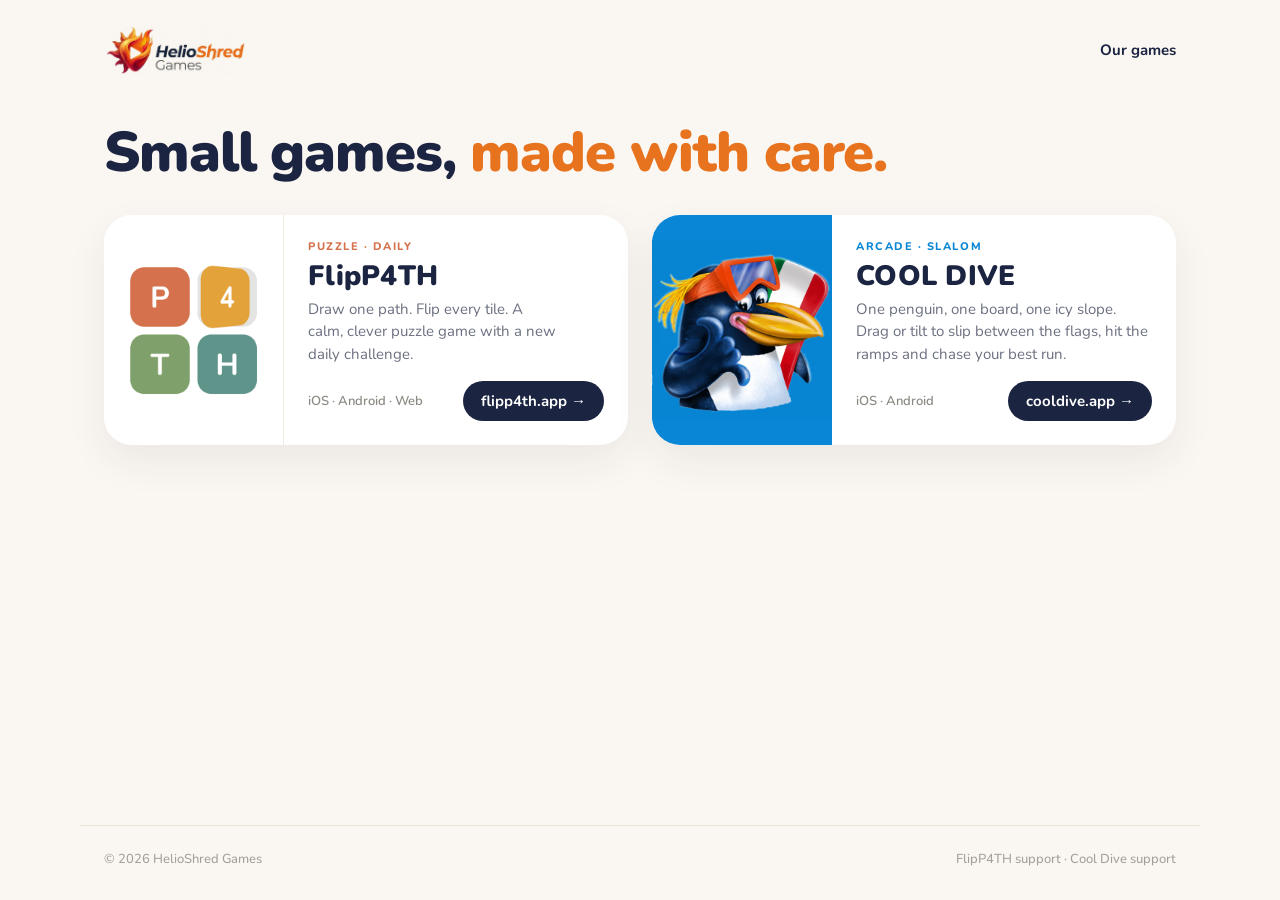
==== index.html @ 03307789 "Initial site Co-Authored-By: Claude Opus 5.5 <noreply@anthropic.com>" ====
<!DOCTYPE html>
<html lang="en">
<head>
  <meta charset="utf-8">
  <meta name="viewport" content="width=device-width, initial-scale=1">
  <title>HelioShred Games</title>
  <meta name="description" content="HelioShred Games makes small mobile games with care: FlipP4TH, a calm daily puzzle, and Cool Dive, a frosty penguin slalom.">
  <link rel="icon" type="image/svg+xml" href="favicon.svg">

  <meta property="og:title" content="HelioShred Games">
  <meta property="og:description" content="Small games, made with care.">
  <meta property="og:type" content="website">
  <meta property="og:url" content="https://helioshred.com/">

  <link rel="preconnect" href="https://fonts.googleapis.com">
  <link rel="preconnect" href="https://fonts.gstatic.com" crossorigin>
  <link href="https://fonts.googleapis.com/css2?family=Nunito:wght@400;500;600;700;800;900&display=swap" rel="stylesheet">

  <style>
    * { box-sizing: border-box; }
    body {
      margin: 0;
      background: #faf7f2;
      color: #1b2440;
      font-family: 'Nunito', -apple-system, BlinkMacSystemFont, 'Segoe UI', Roboto, sans-serif;
      -webkit-font-smoothing: antialiased;
      min-height: 100vh;
      display: flex;
      flex-direction: column;
    }
    a { color: #e8731f; text-decoration: none; }
    a:hover { color: #c95c10; }

    .wrap { width: 100%; max-width: 1120px; margin: 0 auto; padding-left: 24px; padding-right: 24px; }

    header { padding-top: 24px; padding-bottom: 24px; display: flex; align-items: center; justify-content: space-between; gap: 16px; }
    header img { height: 52px; width: auto; display: block; mix-blend-mode: multiply; }
    header a { font: 700 15px 'Nunito', sans-serif; color: #1b2440; }
    header a:hover { color: #e8731f; }

    .hero { padding-top: 24px; padding-bottom: 32px; }
    h1 { margin: 0; font: 900 clamp(32px, 5vw, 56px)/1.05 'Nunito', sans-serif; letter-spacing: -.02em; max-width: 820px; text-wrap: balance; }
    h1 span { color: #e8731f; }

    .games {
      padding-bottom: 56px; flex: 1;
      display: grid; grid-template-columns: repeat(auto-fit, minmax(min(100%, 480px), 1fr)); gap: 24px; align-content: start;
    }
    .game {
      background: #fff; border-radius: 28px; overflow: hidden;
      display: grid; grid-template-columns: minmax(0, 180px) minmax(0, 1fr);
      box-shadow: 0 16px 40px rgba(36,31,24,.07);
    }
    .game .art { display: flex; align-items: center; justify-content: center; overflow: hidden; }
    .game .art img { width: 100%; height: auto; display: block; }
    .game .body { padding: 24px; display: flex; flex-direction: column; gap: 8px; }
    .game .tag { font: 800 11px 'Nunito', sans-serif; letter-spacing: .14em; }
    .game .name { font: 900 28px/1 'Nunito', sans-serif; letter-spacing: .01em; }
    .game p { margin: 0; font: 400 15px/1.5 'Nunito', sans-serif; color: #6b7080; text-wrap: pretty; }
    .game .foot { margin-top: auto; padding-top: 8px; display: flex; align-items: center; justify-content: space-between; gap: 16px; flex-wrap: wrap; }
    .game .platforms { font: 600 13px 'Nunito', sans-serif; color: #8d8a84; }
    .game .cta { padding: 10px 18px; border-radius: 999px; background: #1b2440; color: #fff; font: 700 15px 'Nunito', sans-serif; transition: background .15s; }
    .game .cta:hover { color: #fff; background: var(--accent); }

    .flipp4th { --accent: #D5714C; }
    .flipp4th .art { background: #fff; border-right: 1px solid #f0ebe3; }
    .cooldive { --accent: #0a86d6; }
    .cooldive .art { background: #0a86d6; }
    .game .tag { color: var(--accent); }

    footer {
      padding-top: 24px; padding-bottom: 32px; border-top: 1px solid #e9e3d8;
      display: flex; justify-content: space-between; gap: 16px; flex-wrap: wrap;
      font: 500 13px 'Nunito', sans-serif; color: #a3a09a;
    }
    footer a { color: #a3a09a; }
    footer a:hover { color: #1b2440; }

    @media (max-width: 520px) {
      .wrap { padding-left: 16px; padding-right: 16px; }
      header img { height: 42px; }
      .game { grid-template-columns: 1fr; }
      .game .art { max-height: 220px; }
      .flipp4th .art { border-right: none; border-bottom: 1px solid #f0ebe3; }
      .game .art img { width: 220px; }
    }
  </style>
</head>
<body>

  <header class="wrap">
    <img src="img/helioshred-logo.png" alt="HelioShred Games">
    <a href="#games">Our games</a>
  </header>

  <section class="wrap hero">
    <h1>Small games, <span>made with care.</span></h1>
  </section>

  <section id="games" class="wrap games">

    <article class="game flipp4th">
      <div class="art"><img src="img/flipp4th-icon.png" alt="FlipP4TH"></div>
      <div class="body">
        <div class="tag">PUZZLE · DAILY</div>
        <div class="name">FlipP4TH</div>
        <p>Draw one path. Flip every tile. A calm, clever puzzle game with a new daily challenge.</p>
        <div class="foot">
          <span class="platforms">iOS · Android · Web</span>
          <a class="cta" href="https://flipp4th.app">flipp4th.app →</a>
        </div>
      </div>
    </article>

    <article class="game cooldive">
      <div class="art"><img src="img/cooldive-icon.jpg" alt="Cool Dive"></div>
      <div class="body">
        <div class="tag">ARCADE · SLALOM</div>
        <div class="name">COOL DIVE</div>
        <p>One penguin, one board, one icy slope. Drag or tilt to slip between the flags, hit the ramps and chase your best run.</p>
        <div class="foot">
          <span class="platforms">iOS · Android</span>
          <a class="cta" href="https://cooldive.app">cooldive.app →</a>
        </div>
      </div>
    </article>

  </section>

  <footer class="wrap">
    <span>© 2026 HelioShred Games</span>
    <span><a href="mailto:support@flipp4th.app">FlipP4TH support</a> · <a href="mailto:support@cooldive.app">Cool Dive support</a></span>
  </footer>

</body>
</html>
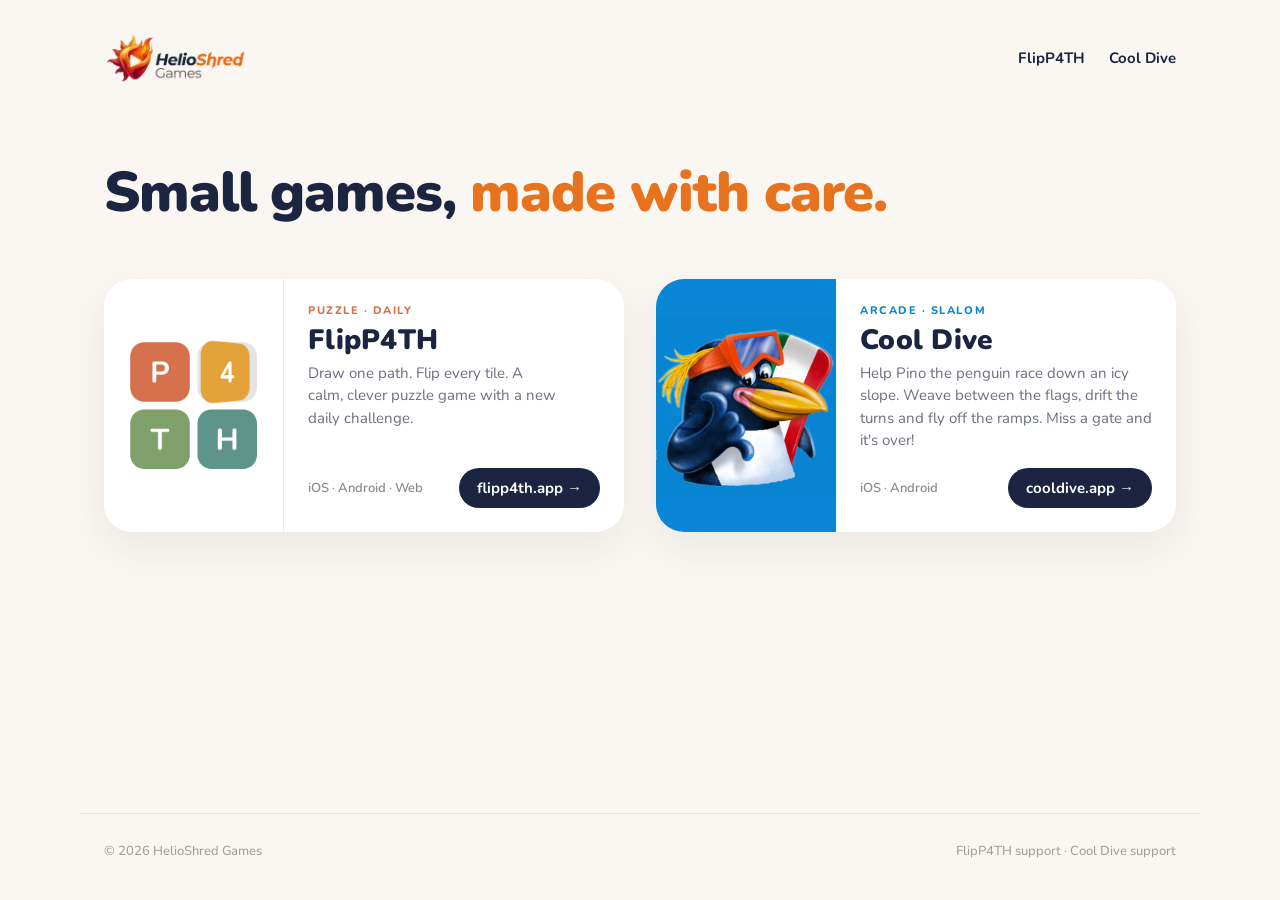
==== commit 704bbef0: "mvp" ====
--- a/index.html
+++ b/index.html
@@ -5,7 +5,8 @@
   <meta name="viewport" content="width=device-width, initial-scale=1">
   <title>HelioShred Games</title>
   <meta name="description" content="HelioShred Games makes small mobile games with care: FlipP4TH, a calm daily puzzle, and Cool Dive, a frosty penguin slalom.">
-  <link rel="icon" type="image/svg+xml" href="favicon.svg">
+  <link rel="icon" type="image/png" href="favicon.png">
+  <link rel="apple-touch-icon" href="apple-touch-icon.png">
 
   <meta property="og:title" content="HelioShred Games">
   <meta property="og:description" content="Small games, made with care.">
@@ -33,18 +34,19 @@
 
     .wrap { width: 100%; max-width: 1120px; margin: 0 auto; padding-left: 24px; padding-right: 24px; }
 
-    header { padding-top: 24px; padding-bottom: 24px; display: flex; align-items: center; justify-content: space-between; gap: 16px; }
+    header { padding-top: 32px; padding-bottom: 32px; display: flex; align-items: center; justify-content: space-between; gap: 16px; }
     header img { height: 52px; width: auto; display: block; mix-blend-mode: multiply; }
+    header nav { display: flex; gap: 24px; }
     header a { font: 700 15px 'Nunito', sans-serif; color: #1b2440; }
     header a:hover { color: #e8731f; }
 
-    .hero { padding-top: 24px; padding-bottom: 32px; }
+    .hero { padding-top: 48px; padding-bottom: 56px; }
     h1 { margin: 0; font: 900 clamp(32px, 5vw, 56px)/1.05 'Nunito', sans-serif; letter-spacing: -.02em; max-width: 820px; text-wrap: balance; }
     h1 span { color: #e8731f; }
 
     .games {
-      padding-bottom: 56px; flex: 1;
-      display: grid; grid-template-columns: repeat(auto-fit, minmax(min(100%, 480px), 1fr)); gap: 24px; align-content: start;
+      padding-bottom: 96px; flex: 1;
+      display: grid; grid-template-columns: repeat(auto-fit, minmax(min(100%, 480px), 1fr)); gap: 32px; align-content: start;
     }
     .game {
       background: #fff; border-radius: 28px; overflow: hidden;
@@ -69,7 +71,7 @@
     .game .tag { color: var(--accent); }
 
     footer {
-      padding-top: 24px; padding-bottom: 32px; border-top: 1px solid #e9e3d8;
+      padding-top: 28px; padding-bottom: 40px; border-top: 1px solid #e9e3d8;
       display: flex; justify-content: space-between; gap: 16px; flex-wrap: wrap;
       font: 500 13px 'Nunito', sans-serif; color: #a3a09a;
     }
@@ -79,8 +81,11 @@
     @media (max-width: 520px) {
       .wrap { padding-left: 16px; padding-right: 16px; }
       header img { height: 42px; }
+      header nav { gap: 16px; }
       .game { grid-template-columns: 1fr; }
-      .game .art { max-height: 220px; }
+      .game .art { max-height: 240px; }
+      .hero { padding-top: 24px; padding-bottom: 36px; }
+      .games { gap: 24px; padding-bottom: 64px; }
       .flipp4th .art { border-right: none; border-bottom: 1px solid #f0ebe3; }
       .game .art img { width: 220px; }
     }
@@ -90,7 +95,10 @@
 
   <header class="wrap">
     <img src="img/helioshred-logo.png" alt="HelioShred Games">
-    <a href="#games">Our games</a>
+    <nav>
+      <a href="https://flipp4th.app">FlipP4TH</a>
+      <a href="https://cooldive.app">Cool Dive</a>
+    </nav>
   </header>
 
   <section class="wrap hero">
@@ -116,8 +124,8 @@
       <div class="art"><img src="img/cooldive-icon.jpg" alt="Cool Dive"></div>
       <div class="body">
         <div class="tag">ARCADE · SLALOM</div>
-        <div class="name">COOL DIVE</div>
-        <p>One penguin, one board, one icy slope. Drag or tilt to slip between the flags, hit the ramps and chase your best run.</p>
+        <div class="name">Cool Dive</div>
+        <p>Help Pino the penguin race down an icy slope. Weave between the flags, drift the turns and fly off the ramps. Miss a gate and it's over!</p>
         <div class="foot">
           <span class="platforms">iOS · Android</span>
           <a class="cta" href="https://cooldive.app">cooldive.app →</a>
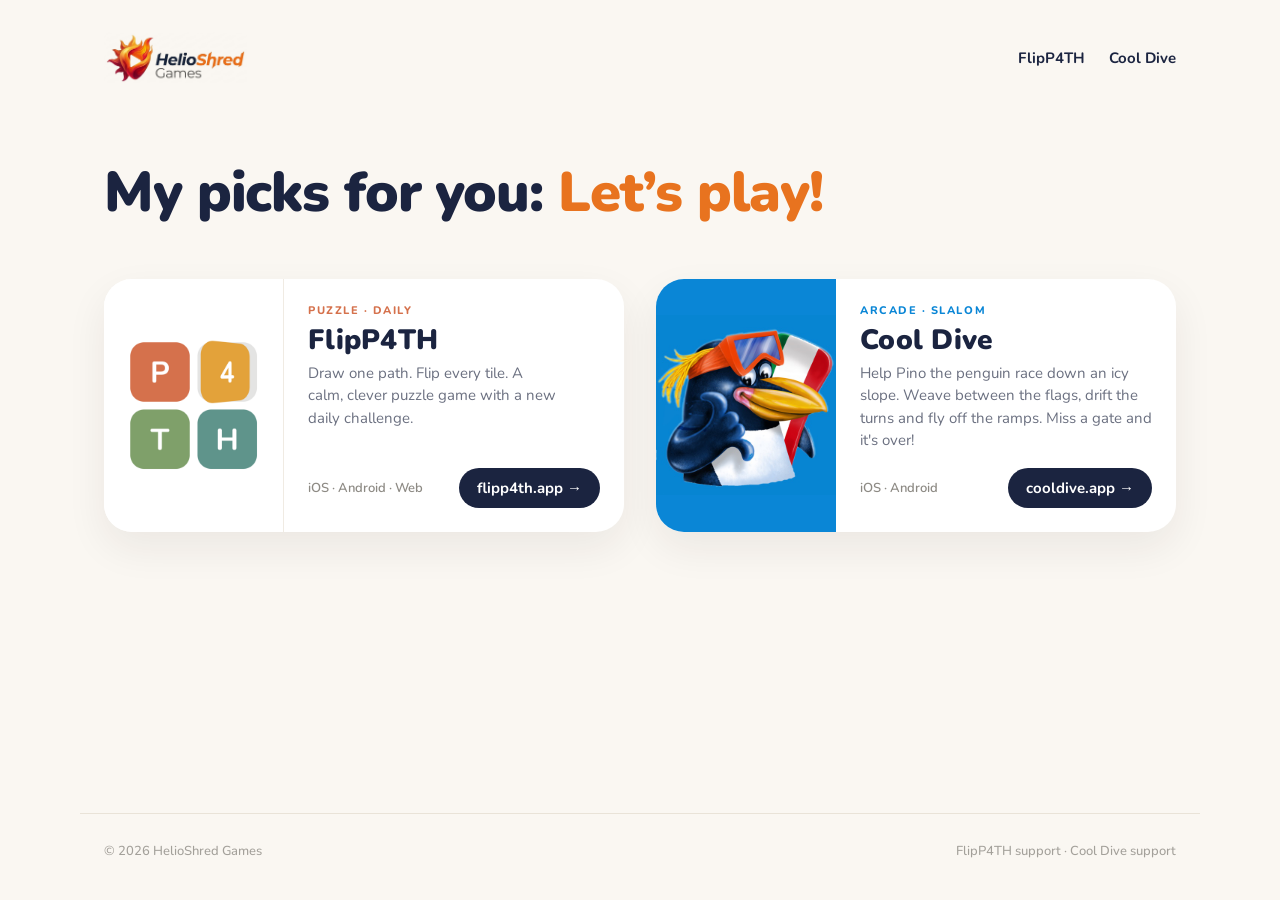
==== commit b5277a1b: "tweak" ====
--- a/index.html
+++ b/index.html
@@ -9,7 +9,7 @@
   <link rel="apple-touch-icon" href="apple-touch-icon.png">
 
   <meta property="og:title" content="HelioShred Games">
-  <meta property="og:description" content="Small games, made with care.">
+  <meta property="og:description" content="My picks for you: Let's play!">
   <meta property="og:type" content="website">
   <meta property="og:url" content="https://helioshred.com/">
 
@@ -42,7 +42,8 @@
 
     .hero { padding-top: 48px; padding-bottom: 56px; }
     h1 { margin: 0; font: 900 clamp(32px, 5vw, 56px)/1.05 'Nunito', sans-serif; letter-spacing: -.02em; max-width: 820px; text-wrap: balance; }
-    h1 span { color: #e8731f; }
+    h1 .accent { color: #e8731f; }
+    h1 span { white-space: nowrap; }
 
     .games {
       padding-bottom: 96px; flex: 1;
@@ -102,7 +103,7 @@
   </header>
 
   <section class="wrap hero">
-    <h1>Small games, <span>made with care.</span></h1>
+    <h1><span class="keep">My picks for you:</span> <span class="accent">Let&rsquo;s play!</span></h1>
   </section>
 
   <section id="games" class="wrap games">
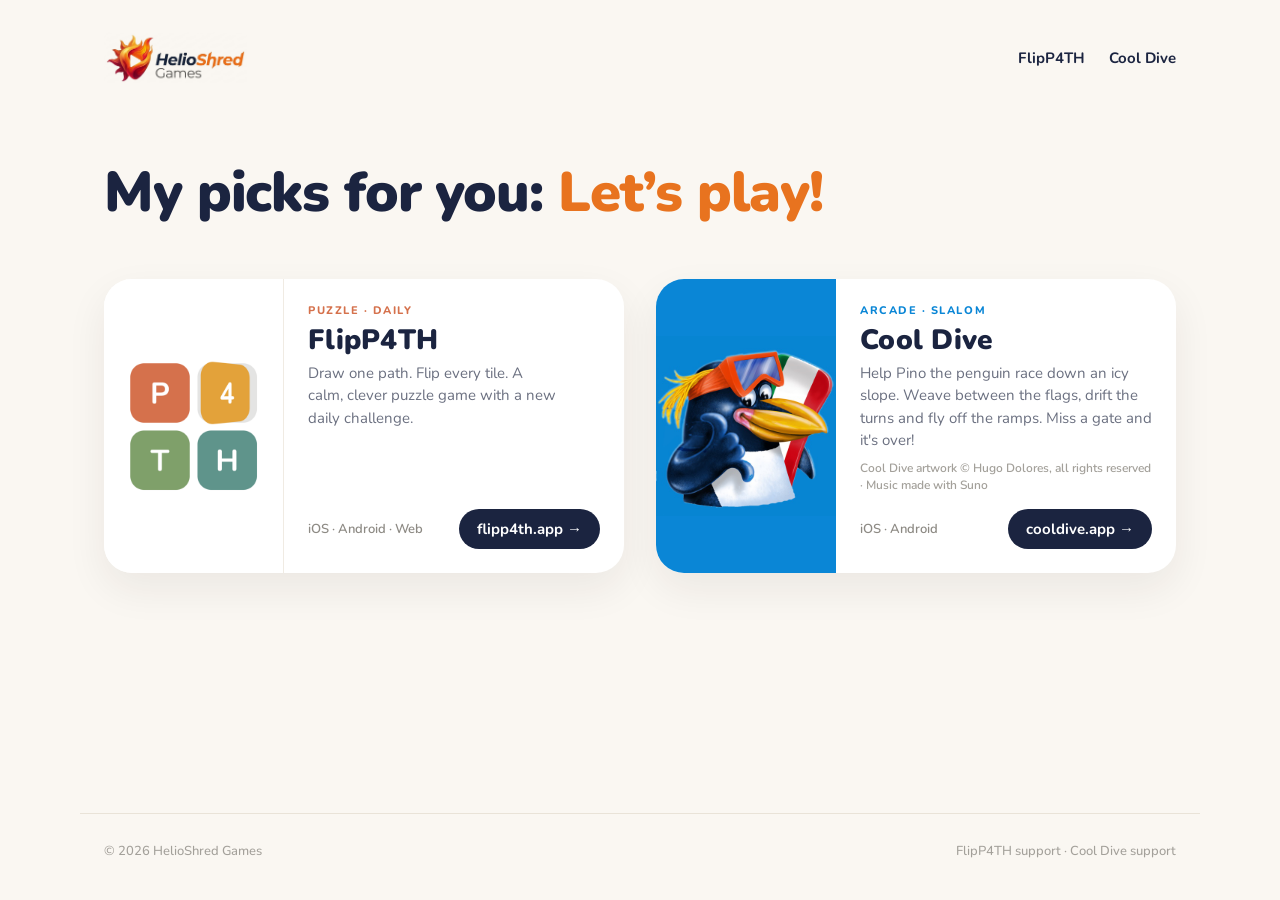
==== commit 47e2852c: "Update index.html" ====
--- a/index.html
+++ b/index.html
@@ -60,6 +60,7 @@
     .game .tag { font: 800 11px 'Nunito', sans-serif; letter-spacing: .14em; }
     .game .name { font: 900 28px/1 'Nunito', sans-serif; letter-spacing: .01em; }
     .game p { margin: 0; font: 400 15px/1.5 'Nunito', sans-serif; color: #6b7080; text-wrap: pretty; }
+    .game p.credit { font: 600 12px/1.4 'Nunito', sans-serif; color: #a3a09a; }
     .game .foot { margin-top: auto; padding-top: 8px; display: flex; align-items: center; justify-content: space-between; gap: 16px; flex-wrap: wrap; }
     .game .platforms { font: 600 13px 'Nunito', sans-serif; color: #8d8a84; }
     .game .cta { padding: 10px 18px; border-radius: 999px; background: #1b2440; color: #fff; font: 700 15px 'Nunito', sans-serif; transition: background .15s; }
@@ -127,6 +128,7 @@
         <div class="tag">ARCADE · SLALOM</div>
         <div class="name">Cool Dive</div>
         <p>Help Pino the penguin race down an icy slope. Weave between the flags, drift the turns and fly off the ramps. Miss a gate and it's over!</p>
+        <p class="credit">Cool Dive artwork © Hugo Dolores, all rights reserved · Music made with Suno</p>
         <div class="foot">
           <span class="platforms">iOS · Android</span>
           <a class="cta" href="https://cooldive.app">cooldive.app →</a>
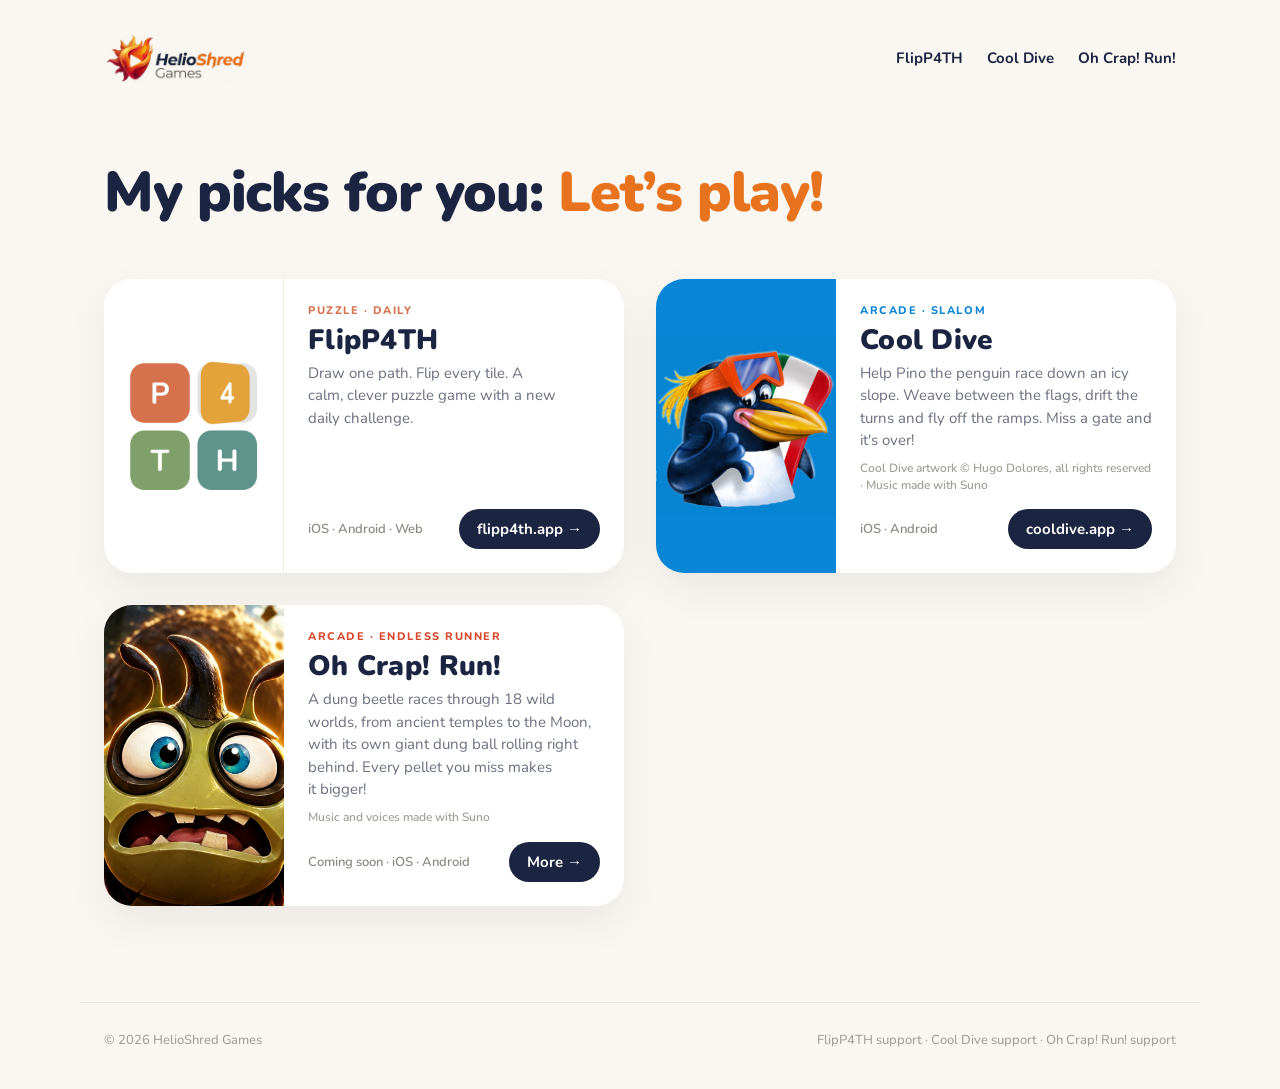
==== commit fbb1d938: "Add Oh Crap! Run! to the games list, nav and footer Co-Authored-By: Claude Opus 5.5 <noreply@anthrop" ====
--- a/index.html
+++ b/index.html
@@ -70,6 +70,9 @@
     .flipp4th .art { background: #fff; border-right: 1px solid #f0ebe3; }
     .cooldive { --accent: #0a86d6; }
     .cooldive .art { background: #0a86d6; }
+    .ohcrap { --accent: #d9472b; }
+    .ohcrap .art { background: #3a2416; }
+    .ohcrap .art { padding: 0; } .ohcrap .art img { width: 100%; height: 100%; object-fit: cover; border-radius: 0; }
     .game .tag { color: var(--accent); }
 
     footer {
@@ -100,6 +103,7 @@
     <nav>
       <a href="https://flipp4th.app">FlipP4TH</a>
       <a href="https://cooldive.app">Cool Dive</a>
+      <a href="/ohcrap/">Oh Crap! Run!</a>
     </nav>
   </header>
 
@@ -136,11 +140,25 @@
       </div>
     </article>
 
+    <article class="game ohcrap">
+      <div class="art"><img src="img/ohcrap-icon.png" alt="Oh Crap! Run!"></div>
+      <div class="body">
+        <div class="tag">ARCADE · ENDLESS RUNNER</div>
+        <div class="name">Oh Crap! Run!</div>
+        <p>A dung beetle races through 18 wild worlds, from ancient temples to the Moon, with its own giant dung ball rolling right behind. Every pellet you miss makes it bigger!</p>
+        <p class="credit">Music and voices made with Suno</p>
+        <div class="foot">
+          <span class="platforms">Coming soon · iOS · Android</span>
+          <a class="cta" href="/ohcrap/">More →</a>
+        </div>
+      </div>
+    </article>
+
   </section>
 
   <footer class="wrap">
     <span>© 2026 HelioShred Games</span>
-    <span><a href="mailto:support@flipp4th.app">FlipP4TH support</a> · <a href="mailto:support@cooldive.app">Cool Dive support</a></span>
+    <span><a href="mailto:support@flipp4th.app">FlipP4TH support</a> · <a href="mailto:support@cooldive.app">Cool Dive support</a> · <a href="mailto:support@helioshred.com">Oh Crap! Run! support</a></span>
   </footer>
 
 </body>
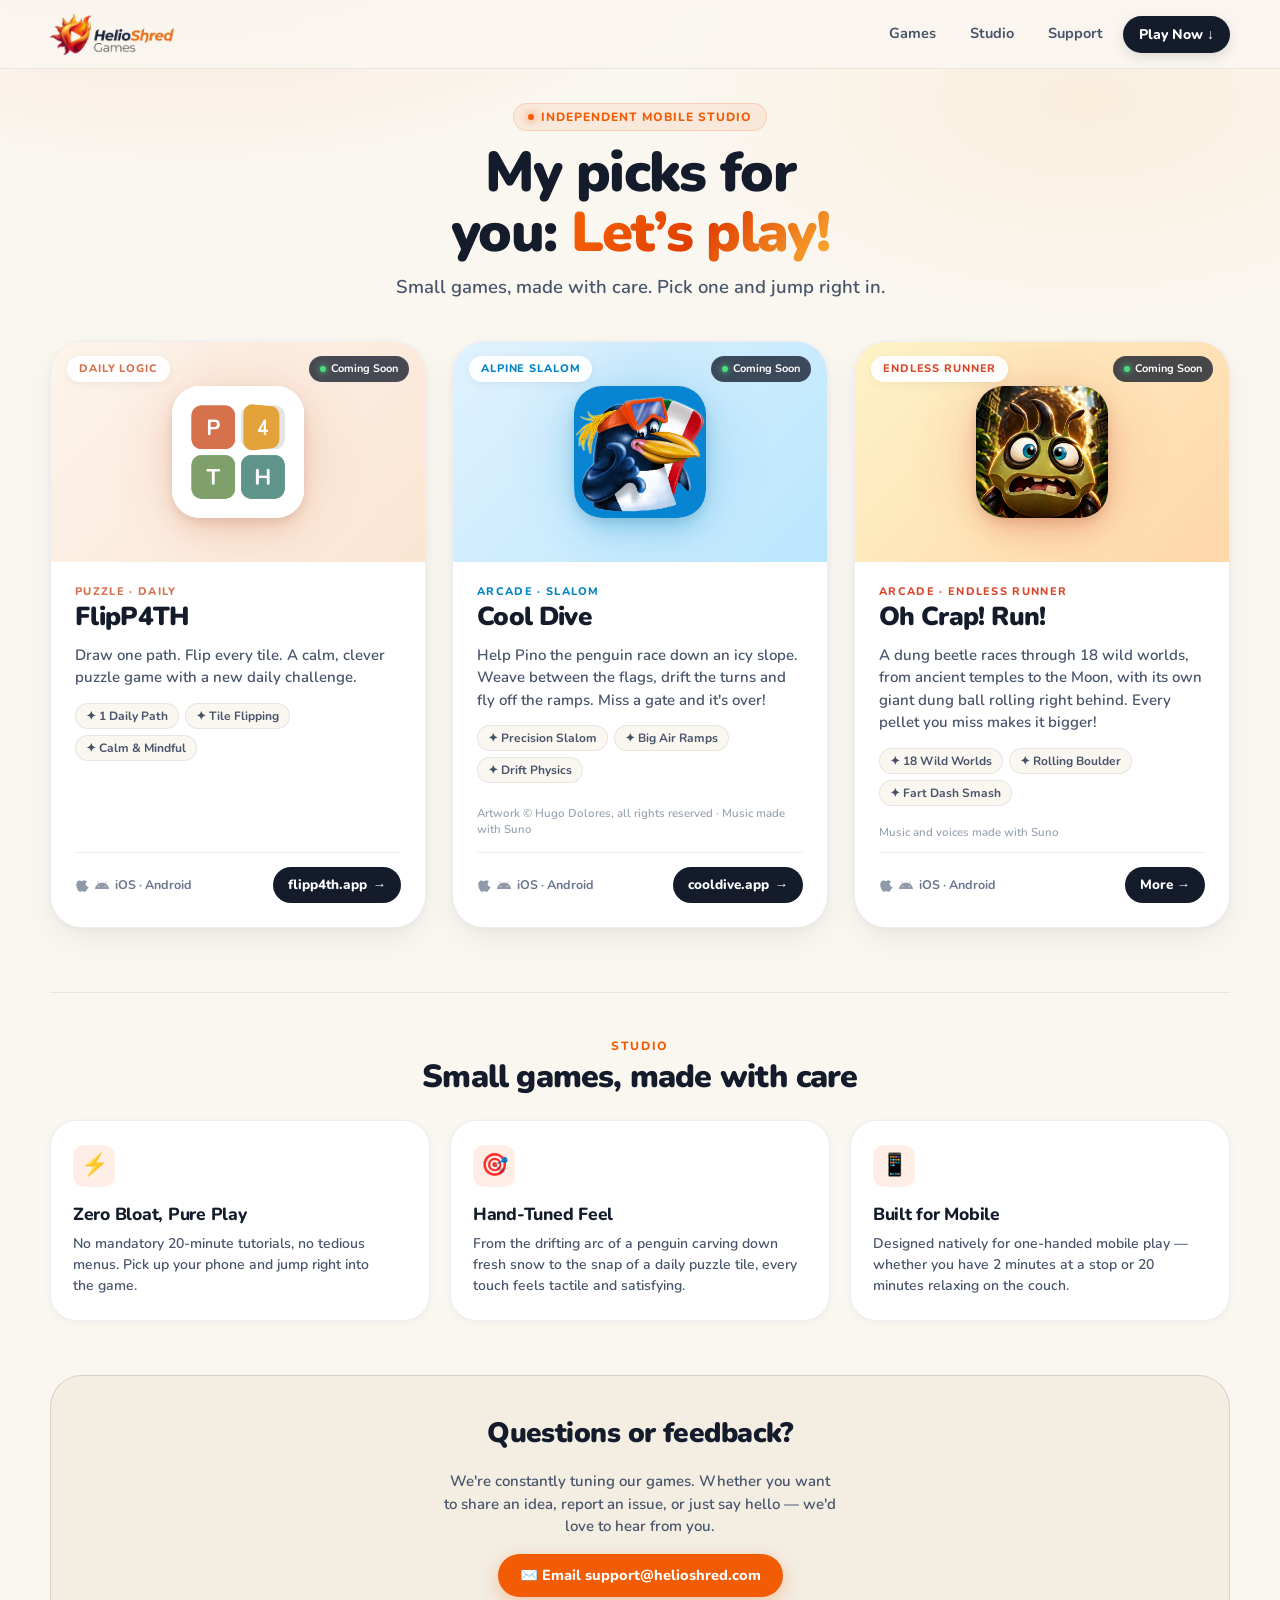
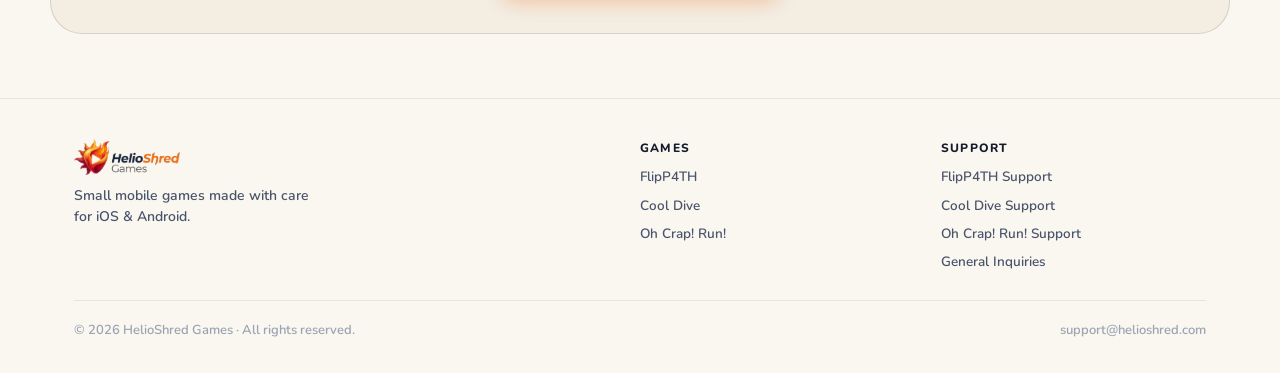
==== commit 483d581d: "site revamp" ====
--- a/index.html
+++ b/index.html
@@ -3,162 +3,1037 @@
 <head>
   <meta charset="utf-8">
   <meta name="viewport" content="width=device-width, initial-scale=1">
-  <title>HelioShred Games</title>
-  <meta name="description" content="HelioShred Games makes small mobile games with care: FlipP4TH, a calm daily puzzle, and Cool Dive, a frosty penguin slalom.">
+  <title>HelioShred Games · Handcrafted Mobile Games</title>
+  <meta name="description" content="HelioShred Games crafts small, vibrant mobile games made for pure play: FlipP4TH (mindful daily puzzle), Cool Dive (frosty penguin slalom), and Oh Crap! Run! (chaotic endless runner).">
   <link rel="icon" type="image/png" href="favicon.png">
   <link rel="apple-touch-icon" href="apple-touch-icon.png">
 
-  <meta property="og:title" content="HelioShred Games">
-  <meta property="og:description" content="My picks for you: Let's play!">
+  <!-- Open Graph -->
+  <meta property="og:title" content="HelioShred Games · Handcrafted Mobile Games">
+  <meta property="og:description" content="Small games with big heart. Made for pure play: FlipP4TH, Cool Dive, and Oh Crap! Run!">
   <meta property="og:type" content="website">
   <meta property="og:url" content="https://helioshred.com/">
-
+  <meta property="og:image" content="https://helioshred.com/apple-touch-icon.png">
+
+  <!-- Fonts -->
   <link rel="preconnect" href="https://fonts.googleapis.com">
   <link rel="preconnect" href="https://fonts.gstatic.com" crossorigin>
   <link href="https://fonts.googleapis.com/css2?family=Nunito:wght@400;500;600;700;800;900&display=swap" rel="stylesheet">
 
   <style>
-    * { box-sizing: border-box; }
+    :root {
+      --cream: #faf6f0;
+      --cream-alt: #f3ede2;
+      --cream-card: #ffffff;
+      --ink: #141c2c;
+      --ink-secondary: #48546a;
+      --ink-muted: #6b778d;
+      --ink-faint: #9aa4b2;
+      --line: rgba(28, 36, 56, 0.08);
+      --line-strong: rgba(28, 36, 56, 0.14);
+
+      /* Helio Brand Colors */
+      --brand-orange: #f25c05;
+      --brand-flame: #ff7824;
+      --brand-amber: #fbb034;
+      --brand-navy: #182236;
+
+      /* Game Accent Themes */
+      --flipp4th-color: #d5714c;
+      --flipp4th-glow: rgba(213, 113, 76, 0.26);
+      --flipp4th-bg: linear-gradient(135deg, #fdf4eb 0%, #fae5d3 100%);
+
+      --cooldive-color: #0284c7;
+      --cooldive-glow: rgba(2, 132, 199, 0.28);
+      --cooldive-bg: linear-gradient(135deg, #e0f2fe 0%, #bae6fd 100%);
+
+      --ohcrap-color: #d9472b;
+      --ohcrap-glow: rgba(217, 71, 43, 0.28);
+      --ohcrap-bg: linear-gradient(135deg, #fef3c7 0%, #fed7aa 100%);
+
+      --shadow-sm: 0 2px 8px rgba(20, 28, 44, 0.04);
+      --shadow-md: 0 12px 32px -4px rgba(20, 28, 44, 0.07), 0 2px 6px rgba(20, 28, 44, 0.03);
+      --shadow-hover: 0 26px 56px -10px rgba(20, 28, 44, 0.15), 0 6px 16px rgba(20, 28, 44, 0.06);
+
+      --radius-sm: 10px;
+      --radius-md: 18px;
+      --radius-lg: 26px;
+      --radius-xl: 32px;
+    }
+
+    *, *::before, *::after {
+      box-sizing: border-box;
+      margin: 0;
+      padding: 0;
+    }
+
+    html {
+      scroll-behavior: smooth;
+    }
+
     body {
-      margin: 0;
-      background: #faf7f2;
-      color: #1b2440;
+      min-height: 100vh;
+      display: flex;
+      flex-direction: column;
+      align-items: center;
+      width: 100%;
+      background-color: var(--cream);
+      background-image:
+        radial-gradient(900px 450px at 15% -5%, rgba(242, 92, 5, 0.12), transparent 60%),
+        radial-gradient(750px 400px at 85% 5%, rgba(251, 176, 52, 0.10), transparent 55%);
+      color: var(--ink);
       font-family: 'Nunito', -apple-system, BlinkMacSystemFont, 'Segoe UI', Roboto, sans-serif;
       -webkit-font-smoothing: antialiased;
-      min-height: 100vh;
+      line-height: 1.5;
+      overflow-x: hidden;
+    }
+
+    a {
+      color: inherit;
+      text-decoration: none;
+    }
+
+    :focus-visible {
+      outline: 3px solid var(--brand-orange);
+      outline-offset: 3px;
+      border-radius: 8px;
+    }
+
+    .wrap {
+      width: 100%;
+      max-width: 1180px;
+      margin: 0 auto;
+      padding-left: 24px;
+      padding-right: 24px;
+    }
+
+    /* ==========================================================================
+       HEADER & NAVIGATION
+       ========================================================================== */
+    header {
+      width: 100%;
+      position: sticky;
+      top: 0;
+      z-index: 50;
+      background: rgba(250, 246, 240, 0.90);
+      backdrop-filter: blur(16px);
+      -webkit-backdrop-filter: blur(16px);
+      border-bottom: 1px solid var(--line);
+    }
+
+    main {
+      width: 100%;
+      flex: 1;
       display: flex;
       flex-direction: column;
-    }
-    a { color: #e8731f; text-decoration: none; }
-    a:hover { color: #c95c10; }
-
-    .wrap { width: 100%; max-width: 1120px; margin: 0 auto; padding-left: 24px; padding-right: 24px; }
-
-    header { padding-top: 32px; padding-bottom: 32px; display: flex; align-items: center; justify-content: space-between; gap: 16px; }
-    header img { height: 52px; width: auto; display: block; mix-blend-mode: multiply; }
-    header nav { display: flex; gap: 24px; }
-    header a { font: 700 15px 'Nunito', sans-serif; color: #1b2440; }
-    header a:hover { color: #e8731f; }
-
-    .hero { padding-top: 48px; padding-bottom: 56px; }
-    h1 { margin: 0; font: 900 clamp(32px, 5vw, 56px)/1.05 'Nunito', sans-serif; letter-spacing: -.02em; max-width: 820px; text-wrap: balance; }
-    h1 .accent { color: #e8731f; }
-    h1 span { white-space: nowrap; }
-
-    .games {
-      padding-bottom: 96px; flex: 1;
-      display: grid; grid-template-columns: repeat(auto-fit, minmax(min(100%, 480px), 1fr)); gap: 32px; align-content: start;
-    }
-    .game {
-      background: #fff; border-radius: 28px; overflow: hidden;
-      display: grid; grid-template-columns: minmax(0, 180px) minmax(0, 1fr);
-      box-shadow: 0 16px 40px rgba(36,31,24,.07);
-    }
-    .game .art { display: flex; align-items: center; justify-content: center; overflow: hidden; }
-    .game .art img { width: 100%; height: auto; display: block; }
-    .game .body { padding: 24px; display: flex; flex-direction: column; gap: 8px; }
-    .game .tag { font: 800 11px 'Nunito', sans-serif; letter-spacing: .14em; }
-    .game .name { font: 900 28px/1 'Nunito', sans-serif; letter-spacing: .01em; }
-    .game p { margin: 0; font: 400 15px/1.5 'Nunito', sans-serif; color: #6b7080; text-wrap: pretty; }
-    .game p.credit { font: 600 12px/1.4 'Nunito', sans-serif; color: #a3a09a; }
-    .game .foot { margin-top: auto; padding-top: 8px; display: flex; align-items: center; justify-content: space-between; gap: 16px; flex-wrap: wrap; }
-    .game .platforms { font: 600 13px 'Nunito', sans-serif; color: #8d8a84; }
-    .game .cta { padding: 10px 18px; border-radius: 999px; background: #1b2440; color: #fff; font: 700 15px 'Nunito', sans-serif; transition: background .15s; }
-    .game .cta:hover { color: #fff; background: var(--accent); }
-
-    .flipp4th { --accent: #D5714C; }
-    .flipp4th .art { background: #fff; border-right: 1px solid #f0ebe3; }
-    .cooldive { --accent: #0a86d6; }
-    .cooldive .art { background: #0a86d6; }
-    .ohcrap { --accent: #d9472b; }
-    .ohcrap .art { background: #3a2416; }
-    .ohcrap .art { padding: 0; } .ohcrap .art img { width: 100%; height: 100%; object-fit: cover; border-radius: 0; }
-    .game .tag { color: var(--accent); }
-
+      align-items: center;
+    }
+
+    .nav-bar {
+      display: flex;
+      align-items: center;
+      justify-content: space-between;
+      gap: 18px;
+      min-height: 68px;
+      padding: 8px 0;
+    }
+
+    .brand {
+      display: flex;
+      align-items: center;
+      gap: 10px;
+      text-decoration: none;
+      transition: transform 0.2s cubic-bezier(0.34, 1.56, 0.64, 1);
+    }
+    .brand:hover {
+      transform: scale(1.02);
+    }
+    .brand img {
+      height: 42px;
+      width: auto;
+      display: block;
+    }
+
+    nav {
+      display: flex;
+      align-items: center;
+      gap: 6px;
+    }
+
+    .nav-link {
+      font-size: 14.5px;
+      font-weight: 700;
+      color: var(--ink-secondary);
+      padding: 7px 14px;
+      border-radius: 999px;
+      transition: color 0.18s ease, background 0.18s ease;
+    }
+    .nav-link:hover {
+      color: var(--brand-orange);
+      background: rgba(242, 92, 5, 0.06);
+    }
+
+    .nav-cta {
+      display: inline-flex;
+      align-items: center;
+      gap: 6px;
+      font-size: 14px;
+      font-weight: 800;
+      color: #fff;
+      background: var(--ink);
+      padding: 8px 16px;
+      border-radius: 999px;
+      box-shadow: 0 4px 12px rgba(20, 28, 44, 0.12);
+      transition: all 0.2s cubic-bezier(0.34, 1.56, 0.64, 1);
+    }
+    .nav-cta:hover {
+      background: var(--brand-orange);
+      box-shadow: 0 6px 18px rgba(242, 92, 5, 0.3);
+      transform: translateY(-1px);
+    }
+
+    /* ==========================================================================
+       HERO SECTION (COMPACT & PUNCHY)
+       ========================================================================== */
+    .hero {
+      padding: 34px 0 24px;
+      text-align: center;
+      position: relative;
+    }
+
+    .hero-eyebrow {
+      display: inline-flex;
+      align-items: center;
+      gap: 7px;
+      padding: 4px 14px;
+      border-radius: 999px;
+      background: rgba(242, 92, 5, 0.08);
+      border: 1px solid rgba(242, 92, 5, 0.18);
+      font-size: 12px;
+      font-weight: 800;
+      letter-spacing: 0.08em;
+      text-transform: uppercase;
+      color: var(--brand-orange);
+      margin-bottom: 12px;
+    }
+    .hero-eyebrow .spark {
+      display: inline-block;
+      width: 6px;
+      height: 6px;
+      border-radius: 50%;
+      background: var(--brand-orange);
+      box-shadow: 0 0 8px var(--brand-orange);
+    }
+
+    h1.hero-title {
+      font-size: clamp(34px, 4.8vw, 56px);
+      font-weight: 900;
+      line-height: 1.08;
+      letter-spacing: -0.03em;
+      margin: 0 auto;
+      max-width: 20ch;
+      text-wrap: balance;
+    }
+
+    .hero-gradient {
+      background: linear-gradient(135deg, var(--brand-orange) 15%, #e03e00 50%, var(--brand-amber) 100%);
+      -webkit-background-clip: text;
+      -webkit-text-fill-color: transparent;
+      display: inline-block;
+    }
+
+    .hero-lede {
+      margin: 10px auto 0;
+      max-width: 48ch;
+      font-size: clamp(16px, 1.8vw, 18.5px);
+      font-weight: 600;
+      line-height: 1.45;
+      color: var(--ink-secondary);
+      text-wrap: pretty;
+    }
+
+    /* ==========================================================================
+       GAMES SHOWCASE SECTION
+       ========================================================================== */
+    .games-section {
+      padding: 16px 0 64px;
+    }
+
+    .games-grid {
+      display: grid;
+      grid-template-columns: repeat(3, minmax(0, 1fr));
+      gap: 26px;
+      align-items: stretch;
+    }
+
+    /* Individual Game Card */
+    .game-card {
+      display: flex;
+      flex-direction: column;
+      background: var(--cream-card);
+      border-radius: var(--radius-xl);
+      overflow: hidden;
+      border: 1px solid var(--line);
+      box-shadow: var(--shadow-md);
+      transition: transform 0.28s cubic-bezier(0.34, 1.56, 0.64, 1),
+                  box-shadow 0.28s cubic-bezier(0.34, 1.56, 0.64, 1),
+                  border-color 0.2s ease;
+      position: relative;
+      text-decoration: none;
+      color: var(--ink);
+    }
+
+    .game-card:hover {
+      transform: translateY(-8px);
+      box-shadow: var(--shadow-hover), 0 0 0 1px var(--card-border-active, rgba(242, 92, 5, 0.2));
+    }
+
+    /* Card Art Stage */
+    .card-stage {
+      position: relative;
+      height: 220px;
+      display: flex;
+      align-items: center;
+      justify-content: center;
+      overflow: hidden;
+      background: var(--card-bg, #eee);
+    }
+
+    /* Ambient bloom behind the icon */
+    .card-stage-bloom {
+      position: absolute;
+      width: 140px;
+      height: 140px;
+      border-radius: 50%;
+      background: var(--card-glow, rgba(0, 0, 0, 0.1));
+      filter: blur(34px);
+      opacity: 0.8;
+      transition: transform 0.3s ease, opacity 0.3s ease;
+      pointer-events: none;
+    }
+    .game-card:hover .card-stage-bloom {
+      transform: scale(1.3);
+      opacity: 1;
+    }
+
+    /* Floating Squircle Icon */
+    .icon-wrapper {
+      position: relative;
+      z-index: 2;
+      width: 132px;
+      height: 132px;
+      border-radius: 28px;
+      overflow: hidden;
+      background: #ffffff;
+      box-shadow: 0 12px 26px -4px var(--card-glow, rgba(0,0,0,0.2)),
+                  0 4px 10px rgba(0, 0, 0, 0.08),
+                  inset 0 0 0 1px rgba(255, 255, 255, 0.6);
+      transition: transform 0.35s cubic-bezier(0.34, 1.56, 0.64, 1),
+                  box-shadow 0.35s ease;
+    }
+    .game-card:hover .icon-wrapper {
+      transform: scale(1.06) translateY(-4px);
+      box-shadow: 0 18px 34px -4px var(--card-glow, rgba(0,0,0,0.3)),
+                  0 6px 14px rgba(0, 0, 0, 0.12),
+                  inset 0 0 0 1px rgba(255, 255, 255, 0.8);
+    }
+
+    .icon-img {
+      width: 100%;
+      height: 100%;
+      object-fit: cover;
+      display: block;
+    }
+
+    /* Art Badges */
+    .art-badge-top {
+      position: absolute;
+      top: 14px;
+      left: 16px;
+      z-index: 3;
+      padding: 5px 12px;
+      border-radius: 999px;
+      background: rgba(255, 255, 255, 0.92);
+      backdrop-filter: blur(8px);
+      -webkit-backdrop-filter: blur(8px);
+      font-size: 11px;
+      font-weight: 800;
+      letter-spacing: 0.08em;
+      text-transform: uppercase;
+      color: var(--card-accent, var(--ink));
+      box-shadow: 0 2px 8px rgba(0, 0, 0, 0.06);
+    }
+
+    .art-badge-status {
+      position: absolute;
+      top: 14px;
+      right: 16px;
+      z-index: 3;
+      display: flex;
+      align-items: center;
+      gap: 5px;
+      padding: 5px 11px;
+      border-radius: 999px;
+      background: rgba(20, 28, 44, 0.78);
+      backdrop-filter: blur(8px);
+      -webkit-backdrop-filter: blur(8px);
+      font-size: 11px;
+      font-weight: 700;
+      color: #fff;
+    }
+    .status-dot {
+      width: 6px;
+      height: 6px;
+      border-radius: 50%;
+      background: #4ade80;
+      box-shadow: 0 0 6px #4ade80;
+    }
+
+    /* Card Body */
+    .card-body {
+      display: flex;
+      flex-direction: column;
+      flex: 1;
+      padding: 22px 24px 24px;
+      gap: 12px;
+    }
+
+    .card-header-row {
+      display: flex;
+      flex-direction: column;
+      gap: 3px;
+    }
+
+    .card-category {
+      font-size: 11px;
+      font-weight: 800;
+      letter-spacing: 0.12em;
+      text-transform: uppercase;
+      color: var(--card-accent, var(--brand-orange));
+    }
+
+    .card-title {
+      font-size: 26px;
+      font-weight: 900;
+      letter-spacing: -0.025em;
+      line-height: 1.1;
+      color: var(--ink);
+    }
+
+    .card-desc {
+      font-size: 15px;
+      font-weight: 600;
+      line-height: 1.5;
+      color: var(--ink-secondary);
+      text-wrap: pretty;
+      margin: 0;
+    }
+
+    /* Gameplay feature chips */
+    .feature-pills {
+      display: flex;
+      flex-wrap: wrap;
+      gap: 6px;
+      margin-top: 2px;
+    }
+    .feature-pill {
+      font-size: 12px;
+      font-weight: 700;
+      padding: 3px 10px;
+      border-radius: 999px;
+      background: var(--cream);
+      color: var(--ink-secondary);
+      border: 1px solid var(--line);
+    }
+
+    /* Card Credits */
+    .card-credit {
+      font-size: 11.5px;
+      font-weight: 600;
+      line-height: 1.4;
+      color: var(--ink-faint);
+      margin-top: auto;
+      padding-top: 6px;
+    }
+
+    /* Card Footer & Action Button */
+    .card-foot {
+      margin-top: auto;
+      padding-top: 14px;
+      border-top: 1px solid var(--line);
+      display: flex;
+      align-items: center;
+      justify-content: space-between;
+      gap: 12px;
+    }
+
+    .platform-badges {
+      display: flex;
+      align-items: center;
+      gap: 6px;
+      font-size: 12.5px;
+      font-weight: 700;
+      color: var(--ink-muted);
+    }
+    .platform-badges svg {
+      width: 14px;
+      height: 14px;
+      fill: currentColor;
+      opacity: 0.75;
+    }
+
+    .card-cta-btn {
+      display: inline-flex;
+      align-items: center;
+      gap: 6px;
+      padding: 8px 15px;
+      border-radius: 999px;
+      background: var(--ink);
+      color: #ffffff;
+      font-size: 13.5px;
+      font-weight: 800;
+      white-space: nowrap;
+      transition: background 0.2s ease, transform 0.2s ease, box-shadow 0.2s ease;
+    }
+    .card-cta-btn .arrow {
+      display: inline-block;
+      transition: transform 0.2s ease;
+    }
+    .game-card:hover .card-cta-btn {
+      background: var(--card-accent, var(--brand-orange));
+      transform: translateX(2px);
+      box-shadow: 0 4px 14px var(--card-glow, rgba(0,0,0,0.2));
+    }
+    .game-card:hover .card-cta-btn .arrow {
+      transform: translateX(3px);
+    }
+
+    /* Custom Theme Rules for each Game */
+    .card-flipp4th {
+      --card-accent: var(--flipp4th-color);
+      --card-glow: var(--flipp4th-glow);
+      --card-bg: var(--flipp4th-bg);
+      --card-border-active: rgba(213, 113, 76, 0.4);
+    }
+
+    .card-cooldive {
+      --card-accent: var(--cooldive-color);
+      --card-glow: var(--cooldive-glow);
+      --card-bg: var(--cooldive-bg);
+      --card-border-active: rgba(2, 132, 199, 0.4);
+    }
+
+    .card-ohcrap {
+      --card-accent: var(--ohcrap-color);
+      --card-glow: var(--ohcrap-glow);
+      --card-bg: var(--ohcrap-bg);
+      --card-border-active: rgba(217, 71, 43, 0.4);
+    }
+
+    /* ==========================================================================
+       STUDIO PHILOSOPHY SECTION (COMPACT)
+       ========================================================================== */
+    .philosophy-section {
+      padding: 44px 0 54px;
+      border-top: 1px solid var(--line);
+    }
+
+    .section-head {
+      margin-bottom: 24px;
+      text-align: center;
+    }
+    .section-kicker {
+      font-size: 12px;
+      font-weight: 800;
+      letter-spacing: 0.14em;
+      text-transform: uppercase;
+      color: var(--brand-orange);
+      margin-bottom: 4px;
+    }
+    .section-title {
+      font-size: clamp(24px, 3.2vw, 32px);
+      font-weight: 900;
+      letter-spacing: -0.025em;
+      line-height: 1.15;
+    }
+
+    .pillars-grid {
+      display: grid;
+      grid-template-columns: repeat(3, minmax(0, 1fr));
+      gap: 20px;
+    }
+
+    .pillar-card {
+      background: var(--cream-card);
+      border: 1px solid var(--line);
+      border-radius: var(--radius-lg);
+      padding: 24px 22px;
+      box-shadow: var(--shadow-sm);
+      transition: transform 0.2s ease, box-shadow 0.2s ease;
+    }
+    .pillar-card:hover {
+      transform: translateY(-3px);
+      box-shadow: var(--shadow-md);
+    }
+
+    .pillar-icon {
+      width: 42px;
+      height: 42px;
+      border-radius: 12px;
+      background: rgba(242, 92, 5, 0.1);
+      display: flex;
+      align-items: center;
+      justify-content: center;
+      font-size: 22px;
+      margin-bottom: 14px;
+    }
+
+    .pillar-title {
+      font-size: 17.5px;
+      font-weight: 800;
+      letter-spacing: -0.015em;
+      margin-bottom: 6px;
+      color: var(--ink);
+    }
+
+    .pillar-text {
+      font-size: 14px;
+      font-weight: 600;
+      line-height: 1.5;
+      color: var(--ink-secondary);
+      text-wrap: pretty;
+    }
+
+    /* ==========================================================================
+       CONTACT & SUPPORT CALLOUT
+       ========================================================================== */
+    .contact-section {
+      padding: 0 0 64px;
+    }
+
+    .contact-card {
+      background: var(--cream-alt);
+      border: 1px solid var(--line-strong);
+      border-radius: var(--radius-xl);
+      padding: 36px 32px;
+      text-align: center;
+      display: flex;
+      flex-direction: column;
+      align-items: center;
+      gap: 16px;
+    }
+
+    .contact-card h2 {
+      font-size: clamp(22px, 2.8vw, 28px);
+      font-weight: 900;
+      letter-spacing: -0.02em;
+    }
+
+    .contact-card p {
+      max-width: 44ch;
+      font-size: 15px;
+      font-weight: 600;
+      color: var(--ink-secondary);
+      line-height: 1.5;
+    }
+
+    .btn-mail {
+      display: inline-flex;
+      align-items: center;
+      gap: 8px;
+      padding: 11px 22px;
+      border-radius: 999px;
+      background: var(--brand-orange);
+      color: #ffffff;
+      font-size: 14.5px;
+      font-weight: 800;
+      box-shadow: 0 6px 18px rgba(242, 92, 5, 0.28);
+      transition: all 0.2s cubic-bezier(0.34, 1.56, 0.64, 1);
+    }
+    .btn-mail:hover {
+      background: #e04e00;
+      transform: translateY(-2px);
+      box-shadow: 0 10px 24px rgba(242, 92, 5, 0.35);
+    }
+
+    /* ==========================================================================
+       FOOTER (STUDIO CENTRIC)
+       ========================================================================== */
     footer {
-      padding-top: 28px; padding-bottom: 40px; border-top: 1px solid #e9e3d8;
-      display: flex; justify-content: space-between; gap: 16px; flex-wrap: wrap;
-      font: 500 13px 'Nunito', sans-serif; color: #a3a09a;
-    }
-    footer a { color: #a3a09a; }
-    footer a:hover { color: #1b2440; }
-
-    @media (max-width: 520px) {
-      .wrap { padding-left: 16px; padding-right: 16px; }
-      header img { height: 42px; }
-      header nav { gap: 16px; }
-      .game { grid-template-columns: 1fr; }
-      .game .art { max-height: 240px; }
-      .hero { padding-top: 24px; padding-bottom: 36px; }
-      .games { gap: 24px; padding-bottom: 64px; }
-      .flipp4th .art { border-right: none; border-bottom: 1px solid #f0ebe3; }
-      .game .art img { width: 220px; }
+      width: 100%;
+      border-top: 1px solid var(--line);
+      background: var(--cream);
+      padding: 40px 0 32px;
+      font-size: 14px;
+      color: var(--ink-muted);
+    }
+
+    .footer-top {
+      display: grid;
+      grid-template-columns: 2fr 1fr 1fr;
+      gap: 36px;
+      padding-bottom: 28px;
+      border-bottom: 1px solid var(--line);
+    }
+
+    .footer-brand {
+      display: flex;
+      flex-direction: column;
+      gap: 10px;
+    }
+    .footer-brand img {
+      height: 36px;
+      width: auto;
+      display: block;
+      align-self: flex-start;
+    }
+    .footer-brand p {
+      font-size: 14px;
+      font-weight: 600;
+      line-height: 1.5;
+      color: var(--ink-secondary);
+      max-width: 30ch;
+    }
+
+    .footer-col {
+      display: flex;
+      flex-direction: column;
+      gap: 8px;
+    }
+    .footer-col-title {
+      font-size: 12px;
+      font-weight: 800;
+      letter-spacing: 0.1em;
+      text-transform: uppercase;
+      color: var(--ink);
+      margin-bottom: 2px;
+    }
+    .footer-col a {
+      font-size: 13.5px;
+      font-weight: 600;
+      color: var(--ink-secondary);
+      transition: color 0.15s ease;
+    }
+    .footer-col a:hover {
+      color: var(--brand-orange);
+    }
+
+    .footer-bottom {
+      padding-top: 20px;
+      display: flex;
+      align-items: center;
+      justify-content: space-between;
+      gap: 16px;
+      flex-wrap: wrap;
+      font-size: 13px;
+      font-weight: 600;
+      color: var(--ink-faint);
+    }
+
+    /* ==========================================================================
+       RESPONSIVE BREAKPOINTS
+       ========================================================================== */
+    @media (max-width: 1024px) {
+      .games-grid {
+        grid-template-columns: 1fr;
+        max-width: 640px;
+        margin: 0 auto;
+      }
+      .game-card {
+        display: grid;
+        grid-template-columns: 220px minmax(0, 1fr);
+      }
+      .card-stage {
+        height: 100%;
+        min-height: 220px;
+      }
+      .card-stage-bloom {
+        width: 120px;
+        height: 120px;
+      }
+      .icon-wrapper {
+        width: 124px;
+        height: 124px;
+      }
+      .pillars-grid {
+        grid-template-columns: 1fr;
+        max-width: 640px;
+        margin-left: auto;
+        margin-right: auto;
+      }
+      .footer-top {
+        grid-template-columns: 1fr 1fr;
+        gap: 28px;
+      }
+    }
+
+    @media (max-width: 680px) {
+      .wrap {
+        padding-left: 18px;
+        padding-right: 18px;
+      }
+      .nav-bar {
+        min-height: 60px;
+      }
+      .brand img {
+        height: 36px;
+      }
+      nav .nav-link {
+        display: none;
+      }
+      .hero {
+        padding: 24px 0 18px;
+      }
+      .game-card {
+        grid-template-columns: 1fr;
+      }
+      .card-stage {
+        height: 190px;
+      }
+      .icon-wrapper {
+        width: 116px;
+        height: 116px;
+        border-radius: 24px;
+      }
+      .card-body {
+        padding: 18px 18px 20px;
+      }
+      .contact-card {
+        padding: 28px 18px;
+      }
+      .footer-top {
+        grid-template-columns: 1fr;
+        gap: 20px;
+      }
+      .footer-bottom {
+        flex-direction: column;
+        align-items: flex-start;
+      }
     }
   </style>
 </head>
 <body>
 
-  <header class="wrap">
-    <img src="img/helioshred-logo.png" alt="HelioShred Games">
-    <nav>
-      <a href="https://flipp4th.app">FlipP4TH</a>
-      <a href="https://cooldive.app">Cool Dive</a>
-      <a href="/ohcrap/">Oh Crap! Run!</a>
-    </nav>
+  <!-- Top Navigation -->
+  <header>
+    <div class="wrap nav-bar">
+      <a class="brand" href="/" aria-label="HelioShred Games Home">
+        <img src="img/helioshred-logo.png" alt="HelioShred Games" width="180" height="61">
+      </a>
+      <nav>
+        <a class="nav-link" href="#games">Games</a>
+        <a class="nav-link" href="#about">Studio</a>
+        <a class="nav-link" href="#contact">Support</a>
+        <a class="nav-cta" href="#games">Play Now ↓</a>
+      </nav>
+    </div>
   </header>
 
-  <section class="wrap hero">
-    <h1><span class="keep">My picks for you:</span> <span class="accent">Let&rsquo;s play!</span></h1>
-  </section>
-
-  <section id="games" class="wrap games">
-
-    <article class="game flipp4th">
-      <div class="art"><img src="img/flipp4th-icon.png" alt="FlipP4TH"></div>
-      <div class="body">
-        <div class="tag">PUZZLE · DAILY</div>
-        <div class="name">FlipP4TH</div>
-        <p>Draw one path. Flip every tile. A calm, clever puzzle game with a new daily challenge.</p>
-        <div class="foot">
-          <span class="platforms">iOS · Android · Web</span>
-          <a class="cta" href="https://flipp4th.app">flipp4th.app →</a>
+  <main>
+    <!-- Compact Hero Section (Immediate focus on games) -->
+    <section class="wrap hero">
+      <div class="hero-eyebrow">
+        <span class="spark"></span> Independent Mobile Studio
+      </div>
+      <h1 class="hero-title">
+        My picks for you: <span class="hero-gradient">Let&rsquo;s play!</span>
+      </h1>
+      <p class="hero-lede">
+        Small games, made with care. Pick one and jump right in.
+      </p>
+    </section>
+
+    <!-- Games Showcase Section (Placed High Up) -->
+    <section id="games" class="wrap games-section">
+      <div class="games-grid">
+
+        <!-- Game 1: FlipP4TH -->
+        <a class="game-card card-flipp4th" href="https://flipp4th.app" target="_blank" rel="noopener">
+          <div class="card-stage">
+            <div class="card-stage-bloom"></div>
+            <span class="art-badge-top">Daily Logic</span>
+            <span class="art-badge-status"><span class="status-dot"></span> Coming Soon</span>
+            <div class="icon-wrapper">
+              <img class="icon-img" src="img/flipp4th-icon.png" alt="FlipP4TH icon">
+            </div>
+          </div>
+          <div class="card-body">
+            <div class="card-header-row">
+              <div class="card-category">PUZZLE · DAILY</div>
+              <h3 class="card-title">FlipP4TH</h3>
+            </div>
+            <p class="card-desc">
+              Draw one path. Flip every tile. A calm, clever puzzle game with a new daily challenge.
+            </p>
+            <div class="feature-pills">
+              <span class="feature-pill">✦ 1 Daily Path</span>
+              <span class="feature-pill">✦ Tile Flipping</span>
+              <span class="feature-pill">✦ Calm &amp; Mindful</span>
+            </div>
+            <div class="card-foot">
+              <span class="platform-badges">
+                <svg viewBox="0 0 170 170"><path d="M150.37 130.25c-2.45 5.66-5.35 10.87-8.71 15.66-4.58 6.53-8.33 11.05-11.22 13.56-4.48 4.12-9.28 6.23-14.42 6.35-3.69 0-8.14-1.05-13.32-3.18-5.19-2.12-9.97-3.17-14.34-3.17-4.58 0-9.49 1.05-14.75 3.17-5.26 2.13-9.5 3.24-12.74 3.35-4.35.13-9.16-1.9-14.42-6.08-3.7-3.04-7.58-7.7-11.64-13.98-5.77-8.8-10.45-19.14-14.04-30.99-3.59-11.85-5.39-23.07-5.39-33.66 0-14.16 3.69-26.04 11.08-35.63 7.39-9.59 16.59-14.47 27.6-14.64 5.22 0 11.08 1.41 17.58 4.24 6.5 2.82 10.51 4.29 12.02 4.41 1.74-.24 6.02-1.8 12.86-4.69 6.84-2.88 12.74-4.22 17.7-4.02 13.25.64 23.63 5.48 31.14 14.52-11.3 6.84-16.85 16.29-16.63 28.35.22 9.55 3.86 17.65 10.92 24.3 7.07 6.66 15.42 10.51 25.07 11.55-2.07 6.3-4.57 12.87-7.51 19.71zm-32.9-106.84c-.22 2.61-1.08 5.43-2.58 8.47-1.5 3.04-3.59 5.86-6.27 8.46-3.04 2.82-6.3 5.09-9.78 6.81-3.48 1.73-6.9 2.76-10.27 3.09-.43-2.61.16-5.43 1.79-8.47 1.63-3.04 3.79-5.83 6.48-8.36 2.93-2.83 6.27-5.14 10.01-6.93 3.74-1.78 7.3-2.81 10.62-3.07z"/></svg>
+                <svg viewBox="0 0 24 24"><path d="M17.523 15.3414c-.5511 0-.9993-.4486-.9993-.9997s.4482-.9993.9993-.9993c.551 0 .9993.4482.9993.9993.0001.5511-.4483.9997-.9993.9997m-11.046 0c-.5511 0-.9993-.4486-.9993-.9997s.4482-.9993.9993-.9993c.5511 0 .9993.4482.9993.9993 0 .5511-.4482.9997-.9993.9997m11.4045-6.02l1.9973-3.4592a.416.416 0 00-.1521-.5676.416.416 0 00-.5676.1521l-2.0223 3.503C15.5902 8.4123 13.8533 8.125 12 8.125c-1.8534 0-3.5902.2873-5.1368.8247L4.8409 5.4467a.4161.4161 0 00-.5677-.1521.4157.4157 0 00-.152.5676l1.9972 3.4592C2.6889 11.1867.3432 14.6589 0 18.761h24c-.3432-4.1021-2.6889-7.5743-6.1185-9.4396"/></svg>
+                iOS · Android
+              </span>
+              <span class="card-cta-btn">flipp4th.app <span class="arrow">&rarr;</span></span>
+            </div>
+          </div>
+        </a>
+
+        <!-- Game 2: Cool Dive -->
+        <a class="game-card card-cooldive" href="https://cooldive.app" target="_blank" rel="noopener">
+          <div class="card-stage">
+            <div class="card-stage-bloom"></div>
+            <span class="art-badge-top">Alpine Slalom</span>
+            <span class="art-badge-status"><span class="status-dot"></span> Coming Soon</span>
+            <div class="icon-wrapper">
+              <img class="icon-img" src="img/cooldive-icon.jpg" alt="Cool Dive icon">
+            </div>
+          </div>
+          <div class="card-body">
+            <div class="card-header-row">
+              <div class="card-category">ARCADE · SLALOM</div>
+              <h3 class="card-title">Cool Dive</h3>
+            </div>
+            <p class="card-desc">
+              Help Pino the penguin race down an icy slope. Weave between the flags, drift the turns and fly off the ramps. Miss a gate and it's over!
+            </p>
+            <div class="feature-pills">
+              <span class="feature-pill">✦ Precision Slalom</span>
+              <span class="feature-pill">✦ Big Air Ramps</span>
+              <span class="feature-pill">✦ Drift Physics</span>
+            </div>
+            <p class="card-credit">Artwork &copy; Hugo Dolores, all rights reserved &middot; Music made with Suno</p>
+            <div class="card-foot">
+              <span class="platform-badges">
+                <svg viewBox="0 0 170 170"><path d="M150.37 130.25c-2.45 5.66-5.35 10.87-8.71 15.66-4.58 6.53-8.33 11.05-11.22 13.56-4.48 4.12-9.28 6.23-14.42 6.35-3.69 0-8.14-1.05-13.32-3.18-5.19-2.12-9.97-3.17-14.34-3.17-4.58 0-9.49 1.05-14.75 3.17-5.26 2.13-9.5 3.24-12.74 3.35-4.35.13-9.16-1.9-14.42-6.08-3.7-3.04-7.58-7.7-11.64-13.98-5.77-8.8-10.45-19.14-14.04-30.99-3.59-11.85-5.39-23.07-5.39-33.66 0-14.16 3.69-26.04 11.08-35.63 7.39-9.59 16.59-14.47 27.6-14.64 5.22 0 11.08 1.41 17.58 4.24 6.5 2.82 10.51 4.29 12.02 4.41 1.74-.24 6.02-1.8 12.86-4.69 6.84-2.88 12.74-4.22 17.7-4.02 13.25.64 23.63 5.48 31.14 14.52-11.3 6.84-16.85 16.29-16.63 28.35.22 9.55 3.86 17.65 10.92 24.3 7.07 6.66 15.42 10.51 25.07 11.55-2.07 6.3-4.57 12.87-7.51 19.71zm-32.9-106.84c-.22 2.61-1.08 5.43-2.58 8.47-1.5 3.04-3.59 5.86-6.27 8.46-3.04 2.82-6.3 5.09-9.78 6.81-3.48 1.73-6.9 2.76-10.27 3.09-.43-2.61.16-5.43 1.79-8.47 1.63-3.04 3.79-5.83 6.48-8.36 2.93-2.83 6.27-5.14 10.01-6.93 3.74-1.78 7.3-2.81 10.62-3.07z"/></svg>
+                <svg viewBox="0 0 24 24"><path d="M17.523 15.3414c-.5511 0-.9993-.4486-.9993-.9997s.4482-.9993.9993-.9993c.551 0 .9993.4482.9993.9993.0001.5511-.4483.9997-.9993.9997m-11.046 0c-.5511 0-.9993-.4486-.9993-.9997s.4482-.9993.9993-.9993c.5511 0 .9993.4482.9993.9993 0 .5511-.4482.9997-.9993.9997m11.4045-6.02l1.9973-3.4592a.416.416 0 00-.1521-.5676.416.416 0 00-.5676.1521l-2.0223 3.503C15.5902 8.4123 13.8533 8.125 12 8.125c-1.8534 0-3.5902.2873-5.1368.8247L4.8409 5.4467a.4161.4161 0 00-.5677-.1521.4157.4157 0 00-.152.5676l1.9972 3.4592C2.6889 11.1867.3432 14.6589 0 18.761h24c-.3432-4.1021-2.6889-7.5743-6.1185-9.4396"/></svg>
+                iOS · Android
+              </span>
+              <span class="card-cta-btn">cooldive.app <span class="arrow">&rarr;</span></span>
+            </div>
+          </div>
+        </a>
+
+        <!-- Game 3: Oh Crap! Run! -->
+        <a class="game-card card-ohcrap" href="/ohcrap/">
+          <div class="card-stage">
+            <div class="card-stage-bloom"></div>
+            <span class="art-badge-top">Endless Runner</span>
+            <span class="art-badge-status"><span class="status-dot"></span> Coming Soon</span>
+            <div class="icon-wrapper">
+              <img class="icon-img" src="img/ohcrap-icon.png" alt="Oh Crap! Run! icon">
+            </div>
+          </div>
+          <div class="card-body">
+            <div class="card-header-row">
+              <div class="card-category">ARCADE · ENDLESS RUNNER</div>
+              <h3 class="card-title">Oh Crap! Run!</h3>
+            </div>
+            <p class="card-desc">
+              A dung beetle races through 18 wild worlds, from ancient temples to the Moon, with its own giant dung ball rolling right behind. Every pellet you miss makes it bigger!
+            </p>
+            <div class="feature-pills">
+              <span class="feature-pill">✦ 18 Wild Worlds</span>
+              <span class="feature-pill">✦ Rolling Boulder</span>
+              <span class="feature-pill">✦ Fart Dash Smash</span>
+            </div>
+            <p class="card-credit">Music and voices made with Suno</p>
+            <div class="card-foot">
+              <span class="platform-badges">
+                <svg viewBox="0 0 170 170"><path d="M150.37 130.25c-2.45 5.66-5.35 10.87-8.71 15.66-4.58 6.53-8.33 11.05-11.22 13.56-4.48 4.12-9.28 6.23-14.42 6.35-3.69 0-8.14-1.05-13.32-3.18-5.19-2.12-9.97-3.17-14.34-3.17-4.58 0-9.49 1.05-14.75 3.17-5.26 2.13-9.5 3.24-12.74 3.35-4.35.13-9.16-1.9-14.42-6.08-3.7-3.04-7.58-7.7-11.64-13.98-5.77-8.8-10.45-19.14-14.04-30.99-3.59-11.85-5.39-23.07-5.39-33.66 0-14.16 3.69-26.04 11.08-35.63 7.39-9.59 16.59-14.47 27.6-14.64 5.22 0 11.08 1.41 17.58 4.24 6.5 2.82 10.51 4.29 12.02 4.41 1.74-.24 6.02-1.8 12.86-4.69 6.84-2.88 12.74-4.22 17.7-4.02 13.25.64 23.63 5.48 31.14 14.52-11.3 6.84-16.85 16.29-16.63 28.35.22 9.55 3.86 17.65 10.92 24.3 7.07 6.66 15.42 10.51 25.07 11.55-2.07 6.3-4.57 12.87-7.51 19.71zm-32.9-106.84c-.22 2.61-1.08 5.43-2.58 8.47-1.5 3.04-3.59 5.86-6.27 8.46-3.04 2.82-6.3 5.09-9.78 6.81-3.48 1.73-6.9 2.76-10.27 3.09-.43-2.61.16-5.43 1.79-8.47 1.63-3.04 3.79-5.83 6.48-8.36 2.93-2.83 6.27-5.14 10.01-6.93 3.74-1.78 7.3-2.81 10.62-3.07z"/></svg>
+                <svg viewBox="0 0 24 24"><path d="M17.523 15.3414c-.5511 0-.9993-.4486-.9993-.9997s.4482-.9993.9993-.9993c.551 0 .9993.4482.9993.9993.0001.5511-.4483.9997-.9993.9997m-11.046 0c-.5511 0-.9993-.4486-.9993-.9997s.4482-.9993.9993-.9993c.5511 0 .9993.4482.9993.9993 0 .5511-.4482.9997-.9993.9997m11.4045-6.02l1.9973-3.4592a.416.416 0 00-.1521-.5676.416.416 0 00-.5676.1521l-2.0223 3.503C15.5902 8.4123 13.8533 8.125 12 8.125c-1.8534 0-3.5902.2873-5.1368.8247L4.8409 5.4467a.4161.4161 0 00-.5677-.1521.4157.4157 0 00-.152.5676l1.9972 3.4592C2.6889 11.1867.3432 14.6589 0 18.761h24c-.3432-4.1021-2.6889-7.5743-6.1185-9.4396"/></svg>
+                iOS · Android
+              </span>
+              <span class="card-cta-btn">More &rarr;</span>
+            </div>
+          </div>
+        </a>
+
+      </div>
+    </section>
+
+    <!-- Studio Philosophy Section (Clean & Focused) -->
+    <section id="about" class="wrap philosophy-section">
+      <div class="section-head">
+        <p class="section-kicker">Studio</p>
+        <h2 class="section-title">Small games, made with care</h2>
+      </div>
+
+      <div class="pillars-grid">
+        <div class="pillar-card">
+          <div class="pillar-icon">⚡</div>
+          <h3 class="pillar-title">Zero Bloat, Pure Play</h3>
+          <p class="pillar-text">
+            No mandatory 20-minute tutorials, no tedious menus. Pick up your phone and jump right into the game.
+          </p>
+        </div>
+
+        <div class="pillar-card">
+          <div class="pillar-icon">🎯</div>
+          <h3 class="pillar-title">Hand-Tuned Feel</h3>
+          <p class="pillar-text">
+            From the drifting arc of a penguin carving down fresh snow to the snap of a daily puzzle tile, every touch feels tactile and satisfying.
+          </p>
+        </div>
+
+        <div class="pillar-card">
+          <div class="pillar-icon">📱</div>
+          <h3 class="pillar-title">Built for Mobile</h3>
+          <p class="pillar-text">
+            Designed natively for one-handed mobile play — whether you have 2 minutes at a stop or 20 minutes relaxing on the couch.
+          </p>
         </div>
       </div>
-    </article>
-
-    <article class="game cooldive">
-      <div class="art"><img src="img/cooldive-icon.jpg" alt="Cool Dive"></div>
-      <div class="body">
-        <div class="tag">ARCADE · SLALOM</div>
-        <div class="name">Cool Dive</div>
-        <p>Help Pino the penguin race down an icy slope. Weave between the flags, drift the turns and fly off the ramps. Miss a gate and it's over!</p>
-        <p class="credit">Cool Dive artwork © Hugo Dolores, all rights reserved · Music made with Suno</p>
-        <div class="foot">
-          <span class="platforms">iOS · Android</span>
-          <a class="cta" href="https://cooldive.app">cooldive.app →</a>
+    </section>
+
+    <!-- Contact & Support Section -->
+    <section id="contact" class="wrap contact-section">
+      <div class="contact-card">
+        <h2>Questions or feedback?</h2>
+        <p>
+          We're constantly tuning our games. Whether you want to share an idea, report an issue, or just say hello — we'd love to hear from you.
+        </p>
+        <a class="btn-mail" href="mailto:support@helioshred.com">
+          ✉️ Email support@helioshred.com
+        </a>
+      </div>
+    </section>
+  </main>
+
+  <!-- Clean Studio-Centric Footer -->
+  <footer>
+    <div class="wrap">
+      <div class="footer-top">
+        <div class="footer-brand">
+          <a href="/">
+            <img src="img/helioshred-logo.png" alt="HelioShred Games">
+          </a>
+          <p>Small mobile games made with care for iOS &amp; Android.</p>
+        </div>
+
+        <div class="footer-col">
+          <div class="footer-col-title">Games</div>
+          <a href="https://flipp4th.app">FlipP4TH</a>
+          <a href="https://cooldive.app">Cool Dive</a>
+          <a href="/ohcrap/">Oh Crap! Run!</a>
+        </div>
+
+        <div class="footer-col">
+          <div class="footer-col-title">Support</div>
+          <a href="mailto:support@helioshred.com?subject=FlipP4TH%20Support">FlipP4TH Support</a>
+          <a href="mailto:support@helioshred.com?subject=Cool%20Dive%20Support">Cool Dive Support</a>
+          <a href="/ohcrap/support">Oh Crap! Run! Support</a>
+          <a href="mailto:support@helioshred.com">General Inquiries</a>
         </div>
       </div>
-    </article>
-
-    <article class="game ohcrap">
-      <div class="art"><img src="img/ohcrap-icon.png" alt="Oh Crap! Run!"></div>
-      <div class="body">
-        <div class="tag">ARCADE · ENDLESS RUNNER</div>
-        <div class="name">Oh Crap! Run!</div>
-        <p>A dung beetle races through 18 wild worlds, from ancient temples to the Moon, with its own giant dung ball rolling right behind. Every pellet you miss makes it bigger!</p>
-        <p class="credit">Music and voices made with Suno</p>
-        <div class="foot">
-          <span class="platforms">Coming soon · iOS · Android</span>
-          <a class="cta" href="/ohcrap/">More →</a>
-        </div>
+
+      <div class="footer-bottom">
+        <span>&copy; 2026 HelioShred Games &middot; All rights reserved.</span>
+        <span>support@helioshred.com</span>
       </div>
-    </article>
-
-  </section>
-
-  <footer class="wrap">
-    <span>© 2026 HelioShred Games</span>
-    <span><a href="mailto:support@flipp4th.app">FlipP4TH support</a> · <a href="mailto:support@cooldive.app">Cool Dive support</a> · <a href="mailto:support@helioshred.com">Oh Crap! Run! support</a></span>
+    </div>
   </footer>
 
 </body>
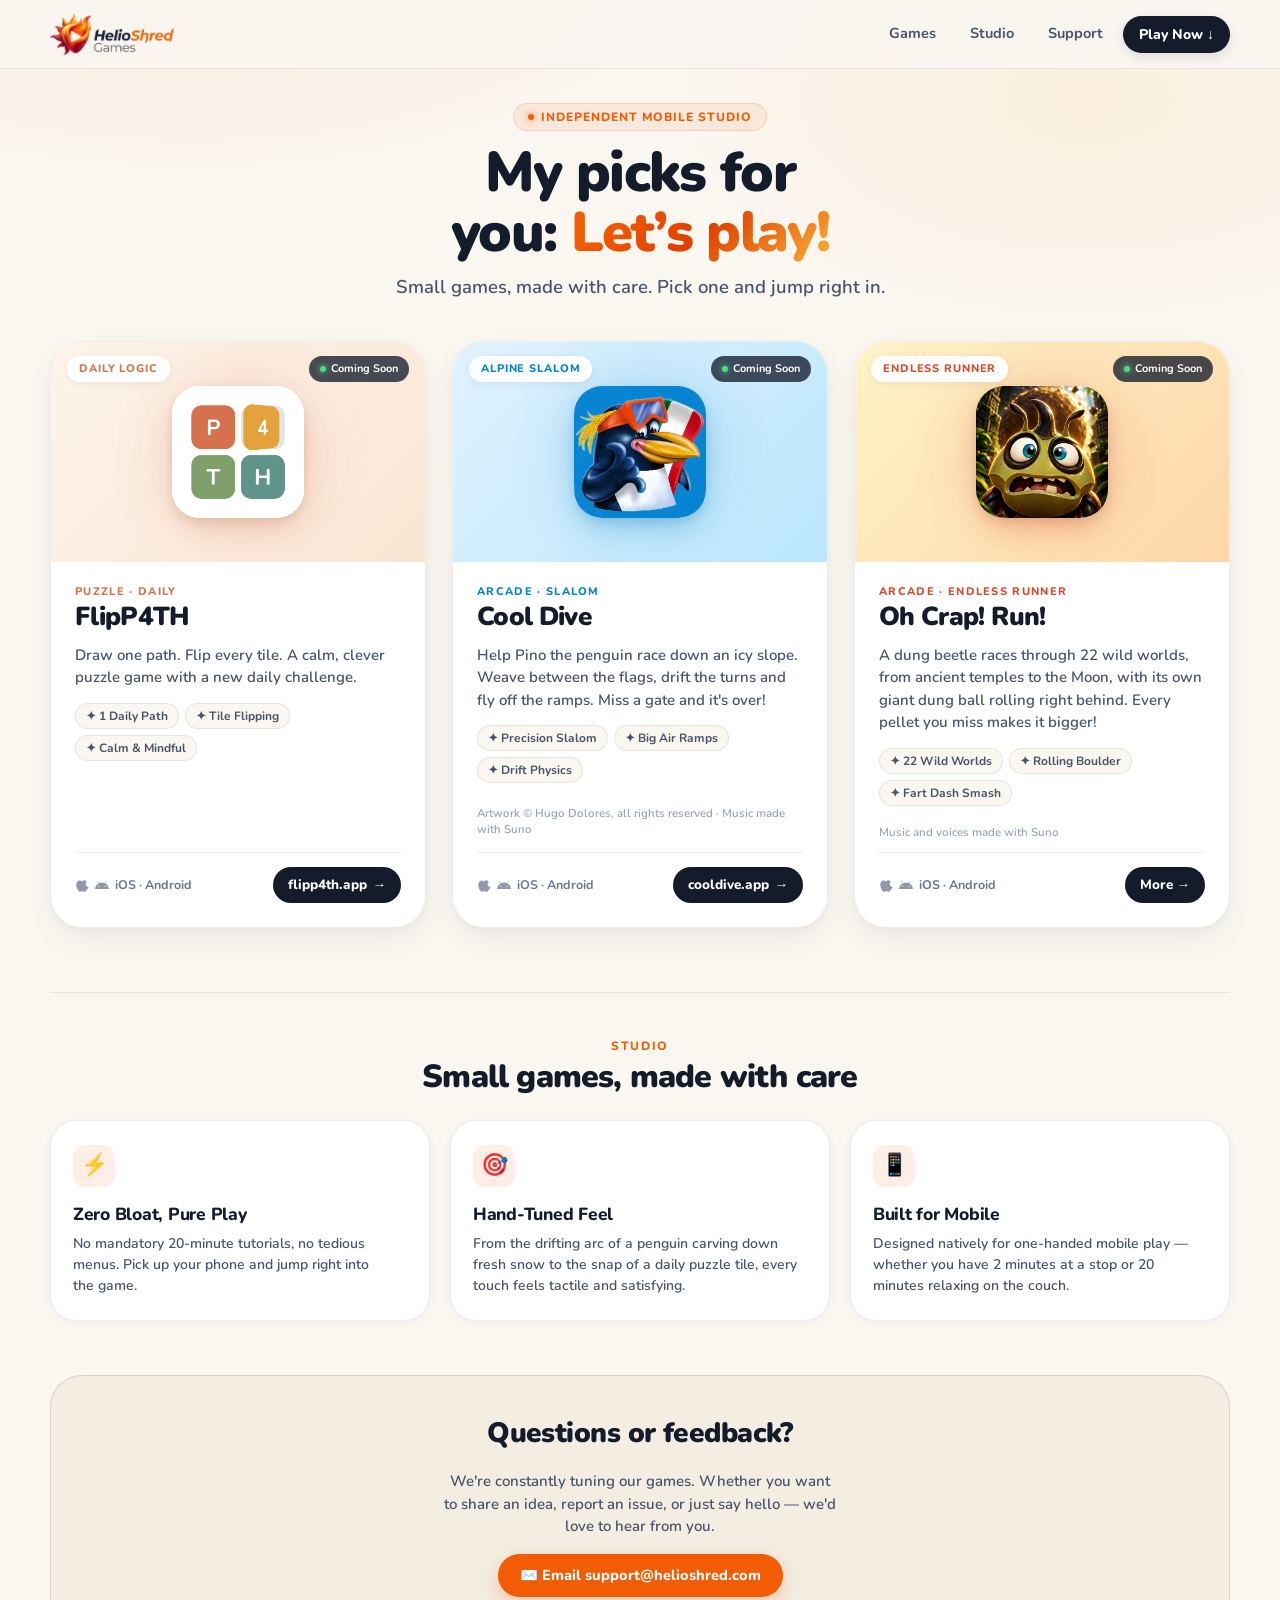
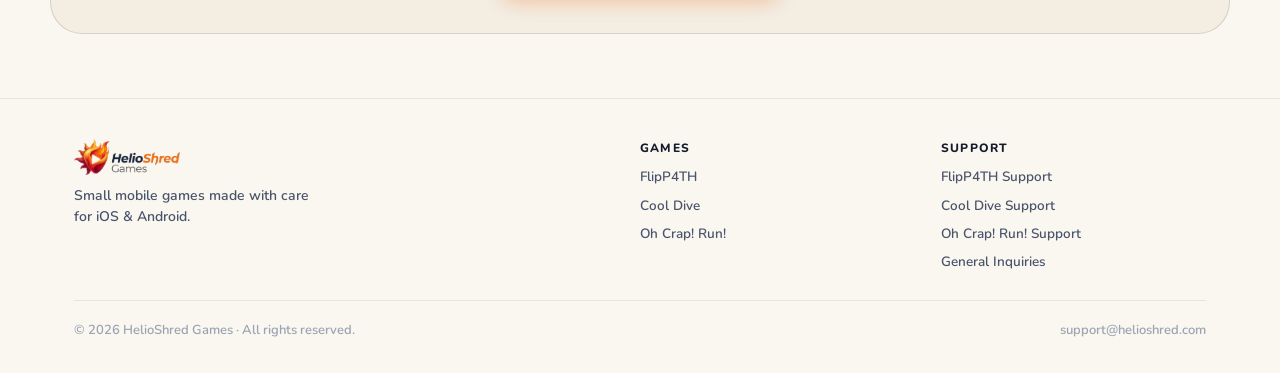
==== commit 1233f346: "Oh Crap! Run!: 22 worlds (was 18), correct controls (tap or swipe up to jump, swipe down to dive), s" ====
--- a/index.html
+++ b/index.html
@@ -932,10 +932,10 @@
               <h3 class="card-title">Oh Crap! Run!</h3>
             </div>
             <p class="card-desc">
-              A dung beetle races through 18 wild worlds, from ancient temples to the Moon, with its own giant dung ball rolling right behind. Every pellet you miss makes it bigger!
+              A dung beetle races through 22 wild worlds, from ancient temples to the Moon, with its own giant dung ball rolling right behind. Every pellet you miss makes it bigger!
             </p>
             <div class="feature-pills">
-              <span class="feature-pill">✦ 18 Wild Worlds</span>
+              <span class="feature-pill">✦ 22 Wild Worlds</span>
               <span class="feature-pill">✦ Rolling Boulder</span>
               <span class="feature-pill">✦ Fart Dash Smash</span>
             </div>
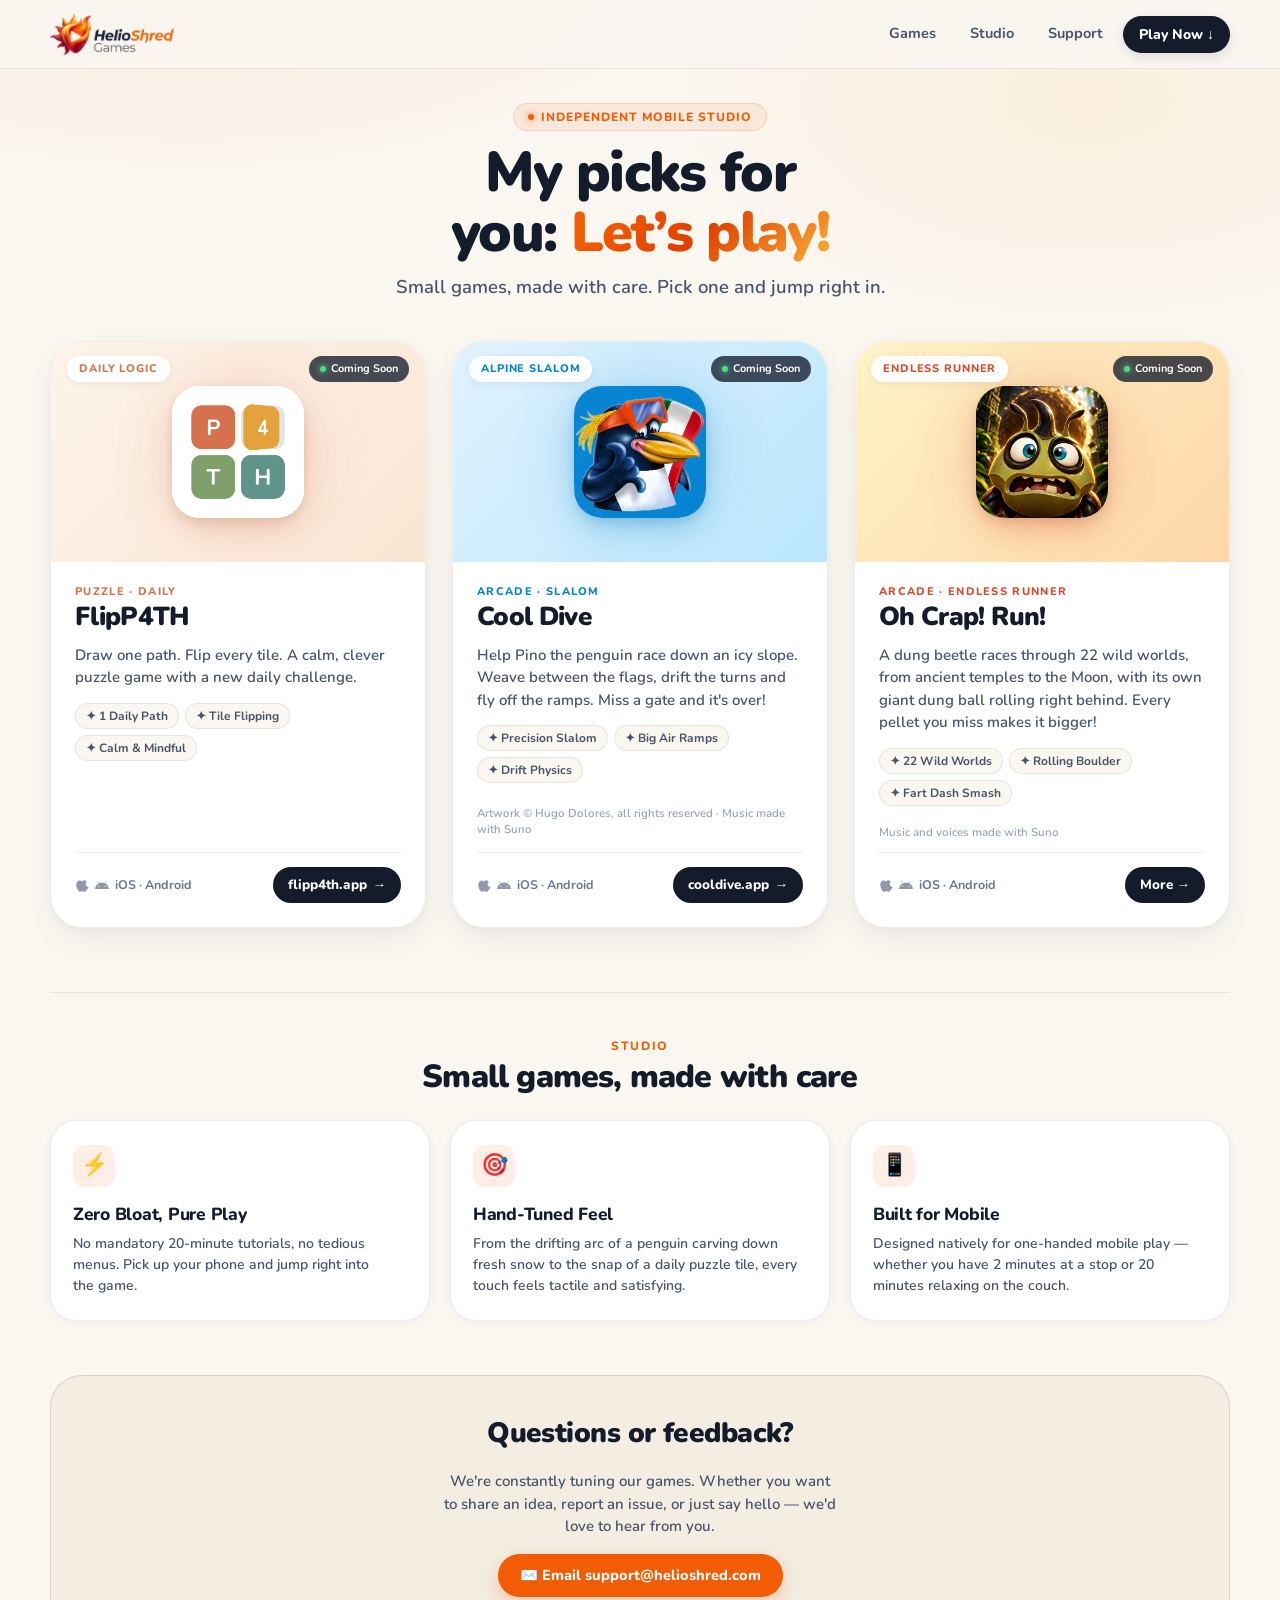
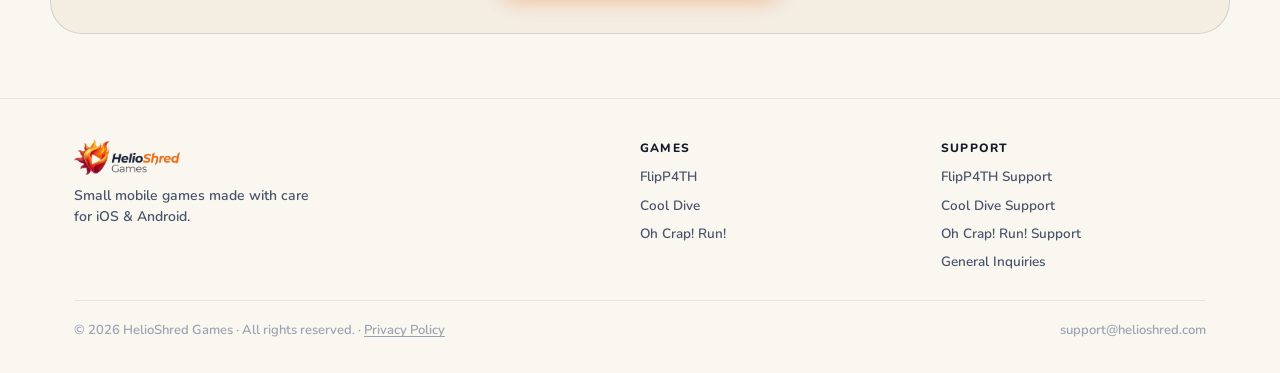
==== commit 976ad6f7: "Add studio privacy policy page and footer link Co-Authored-By: Claude Opus 5.5 <noreply@anthropic.co" ====
--- a/index.html
+++ b/index.html
@@ -729,6 +729,13 @@
       font-weight: 600;
       color: var(--ink-faint);
     }
+    .footer-bottom a {
+      text-decoration: underline;
+      text-underline-offset: 2px;
+    }
+    .footer-bottom a:hover {
+      color: var(--brand-orange);
+    }
 
     /* ==========================================================================
        RESPONSIVE BREAKPOINTS
@@ -1030,7 +1037,7 @@
       </div>
 
       <div class="footer-bottom">
-        <span>&copy; 2026 HelioShred Games &middot; All rights reserved.</span>
+        <span>&copy; 2026 HelioShred Games &middot; All rights reserved. &middot; <a href="/privacy">Privacy Policy</a></span>
         <span>support@helioshred.com</span>
       </div>
     </div>
